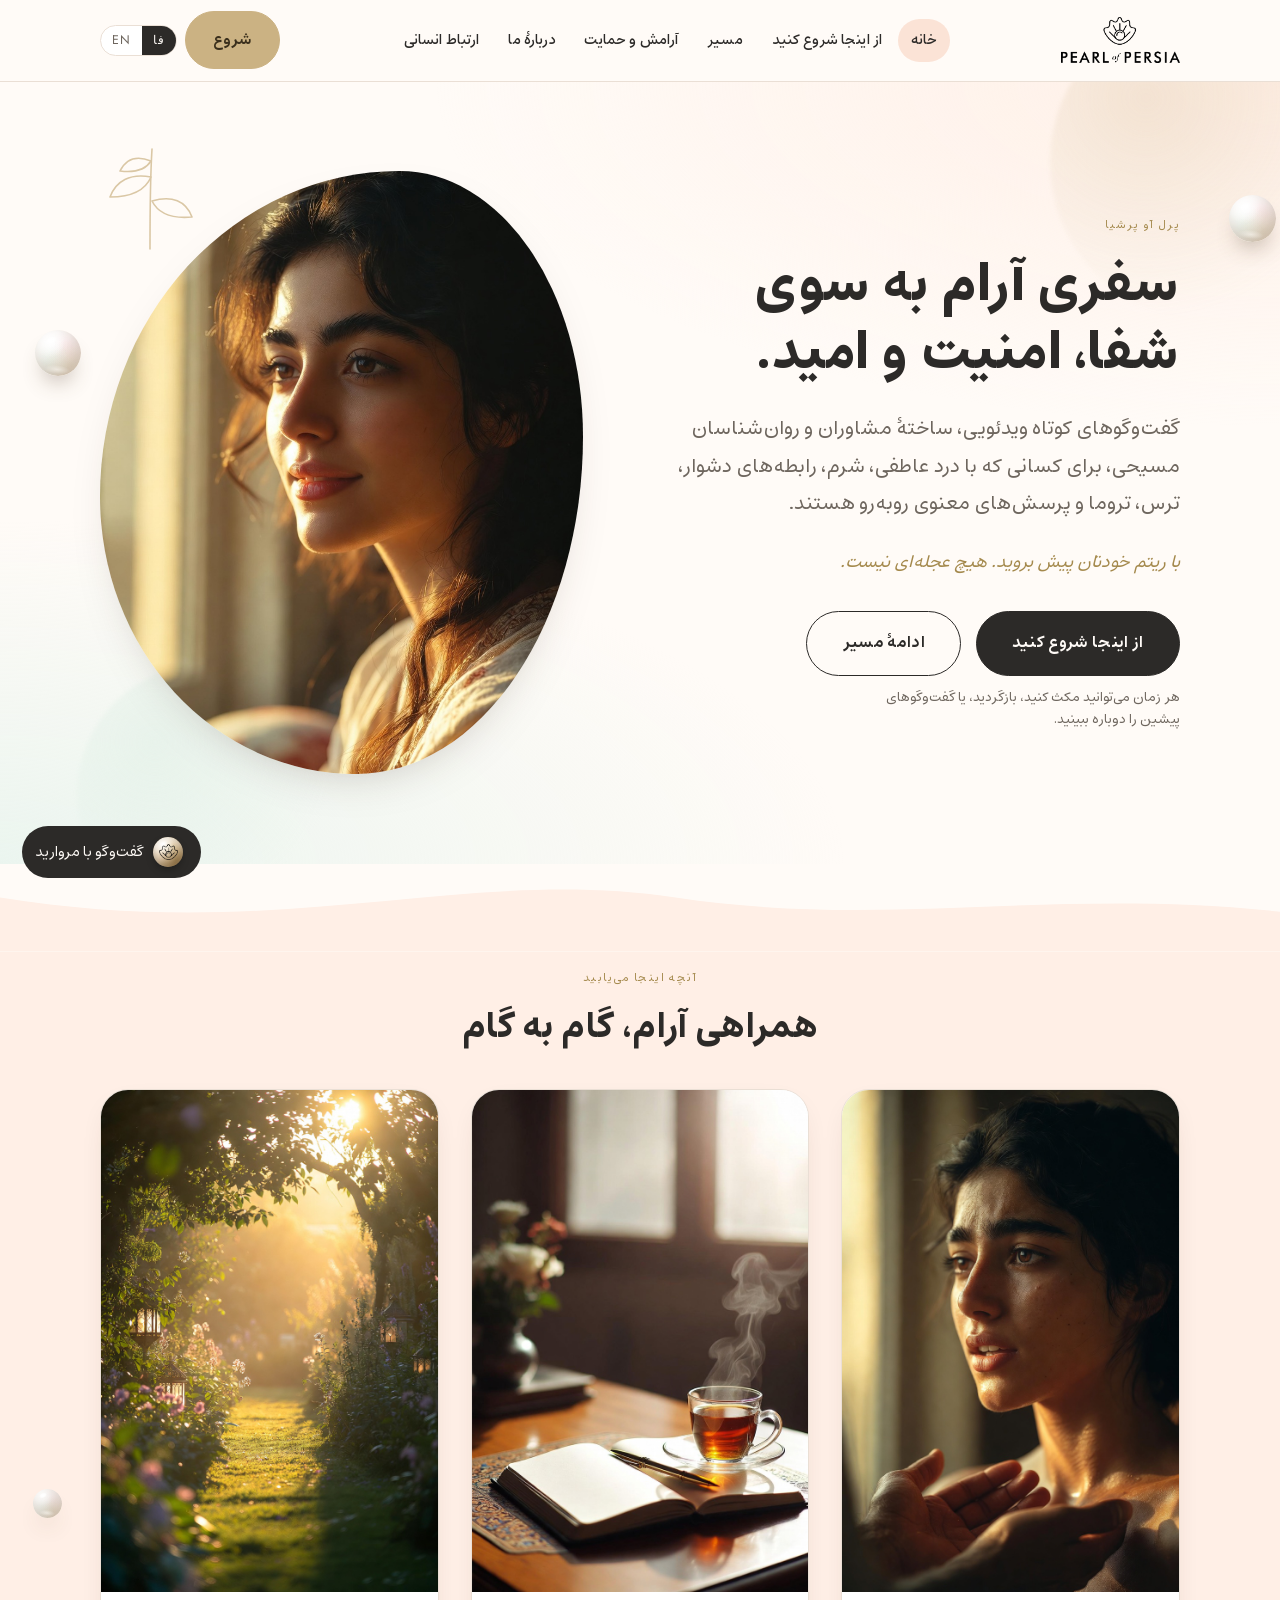
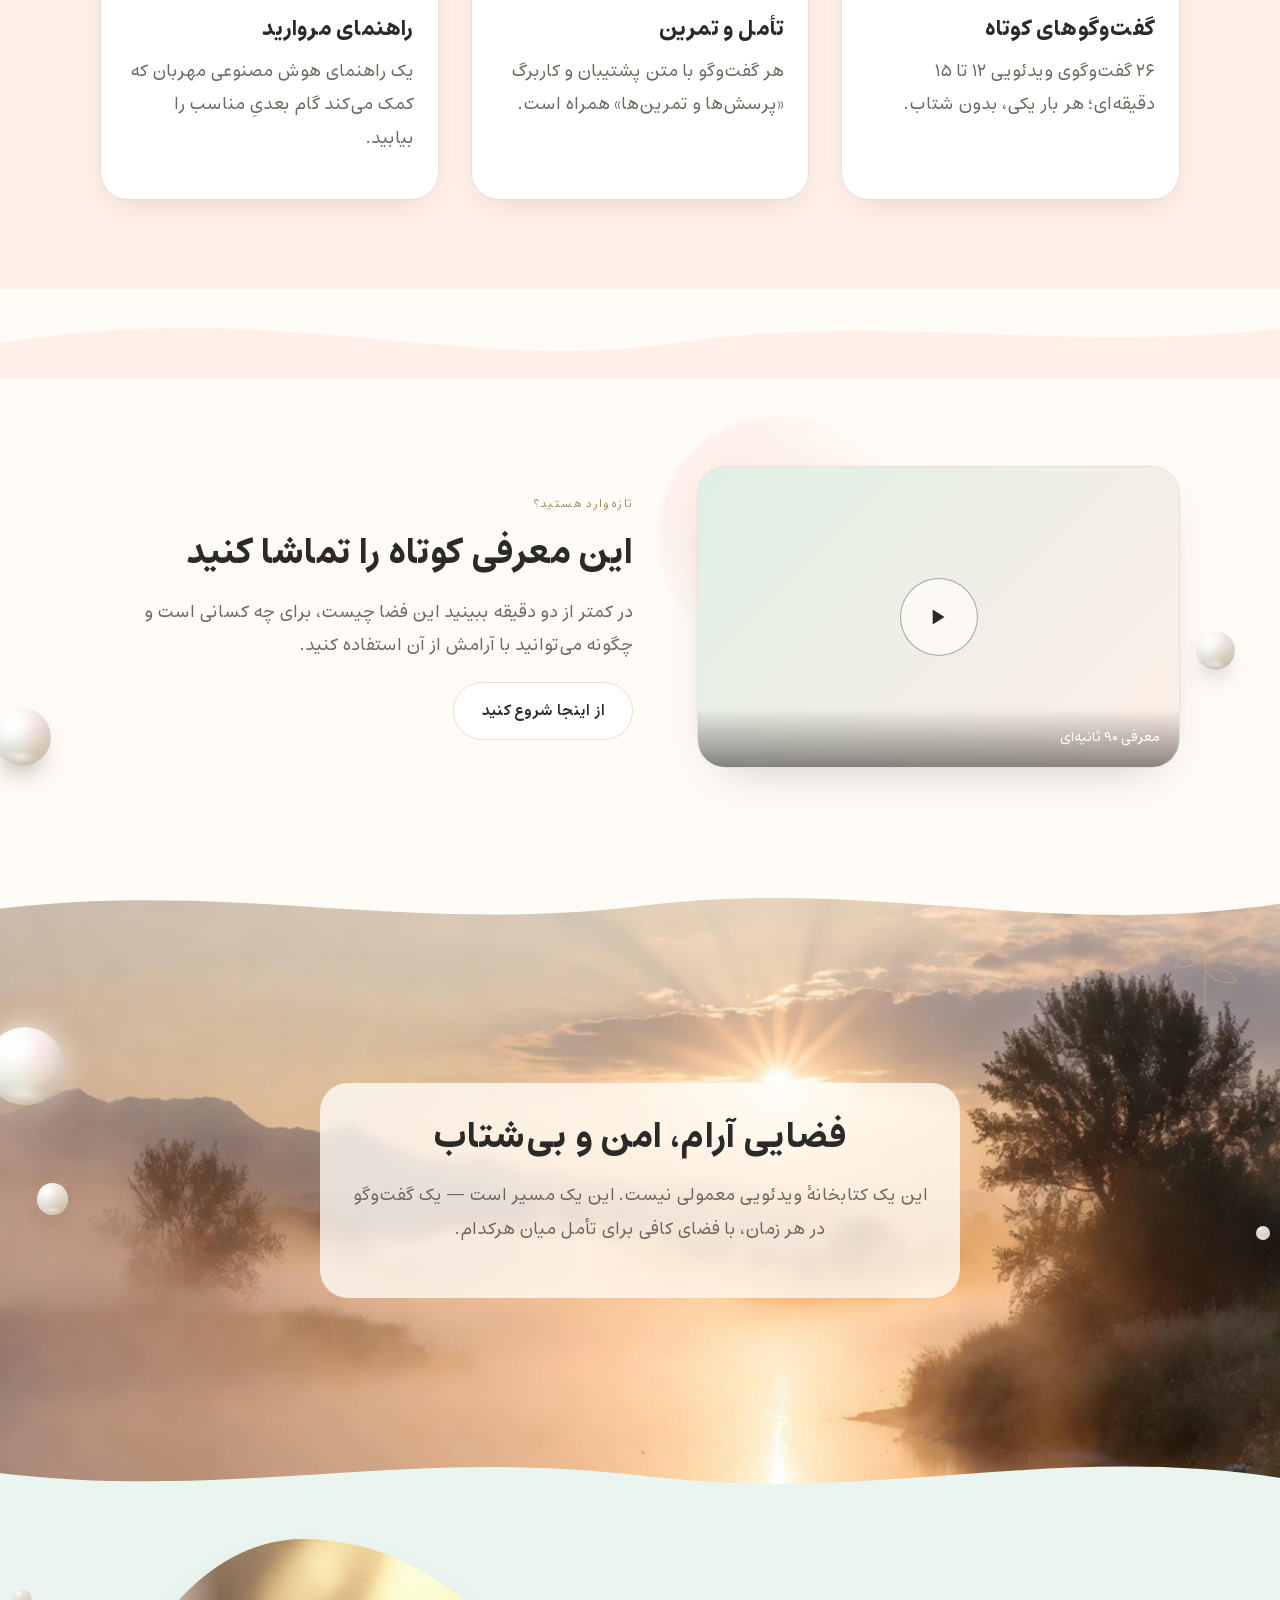
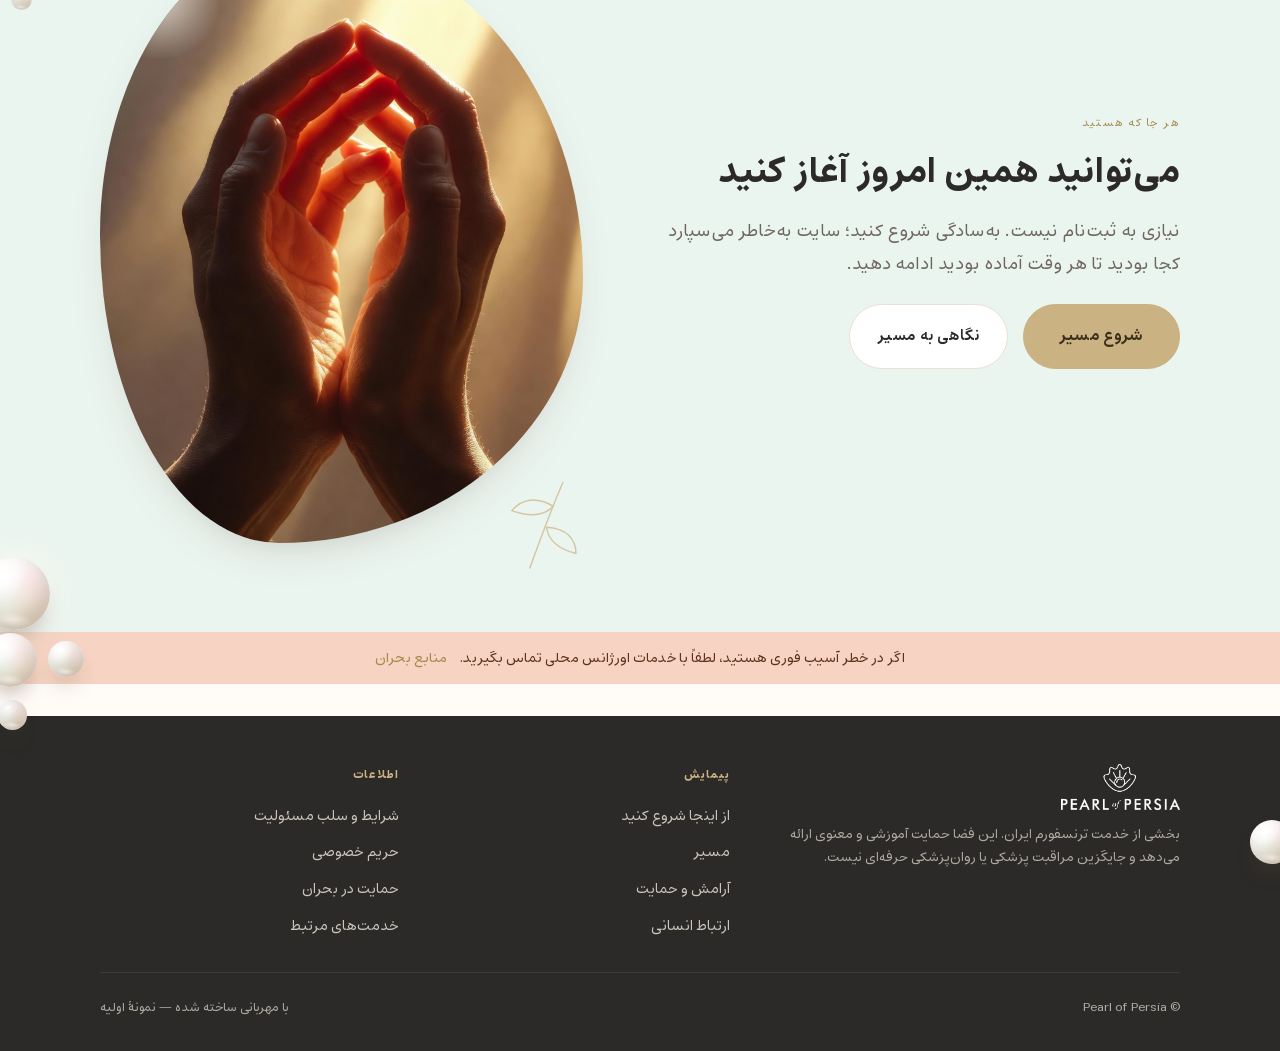
==== index.html @ 2a8ab7aa "Pearl of Persia prototype: site + admin + ticket system Co-Authored-By: Claude Opus 4.8 <noreply@ant" ====
<!DOCTYPE html>
<html lang="fa" dir="rtl">
<head>
<meta charset="utf-8">
<meta name="viewport" content="width=device-width, initial-scale=1">
<title>Pearl of Persia — سفری آرام به سوی شفا</title>
<link rel="preconnect" href="https://fonts.googleapis.com">
<link rel="preconnect" href="https://fonts.gstatic.com" crossorigin>
<link href="https://fonts.googleapis.com/css2?family=Bodoni+Moda:ital,opt,wght@0,6..96,400;0,6..96,500;1,6..96,500&family=Jost:wght@300;400;500;600&display=swap" rel="stylesheet">
<link rel="stylesheet" href="assets/css/style.css?v=36">
</head>
<body class="lang-fa" dir="rtl">
<div id="site-header"></div>

<main>
  <!-- HERO (split: text + organic photo) -->
  <section class="hero soft-bg" style="overflow:hidden">
    <span class="deco-blob b-gold" style="width:320px;height:320px;top:-80px;inset-inline-start:-90px"></span>
    <span class="deco-blob b-sage" style="width:260px;height:260px;bottom:-60px;inset-inline-end:6%"></span>
    <div class="container" style="max-width:var(--maxw); text-align:start; position:relative; z-index:2">
      <div class="split">
        <div>
          <p class="eyebrow" data-edit="home.hero.eyebrow" data-fa="پرل آو پرشیا" data-en="Pearl of Persia">پرل آو پرشیا</p>
          <h1 data-edit="home.hero.title" data-fa="سفری آرام به سوی شفا، امنیت و امید." data-en="A gentle journey toward healing, safety, and hope.">سفری آرام به سوی شفا، امنیت و امید.</h1>
          <p class="lede" data-edit="home.hero.lede" style="margin-inline:0" data-fa="گفت‌وگوهای کوتاه ویدئویی، ساختهٔ مشاوران و روان‌شناسان مسیحی، برای کسانی که با درد عاطفی، شرم، رابطه‌های دشوار، ترس، تروما و پرسش‌های معنوی روبه‌رو هستند."
             data-en="Short video conversations created by Christian counselors and psychologists for people navigating emotional pain, shame, difficult relationships, fear, trauma, and spiritual questions.">گفت‌وگوهای کوتاه ویدئویی، ساختهٔ مشاوران و روان‌شناسان مسیحی، برای کسانی که با درد عاطفی، شرم، رابطه‌های دشوار، ترس، تروما و پرسش‌های معنوی روبه‌رو هستند.</p>
          <p class="micro" data-edit="home.hero.micro" data-fa="با ریتم خودتان پیش بروید. هیچ عجله‌ای نیست." data-en="Move at your own pace. There is no rush.">با ریتم خودتان پیش بروید. هیچ عجله‌ای نیست.</p>
          <div class="hero-actions" style="justify-content:flex-start">
            <a class="btn btn-lg" href="start-here.html" data-edit="home.hero.btnStart" data-fa="از اینجا شروع کنید" data-en="Start Here">از اینجا شروع کنید</a>
            <a class="btn btn-ghost btn-lg" id="continueBtn" href="journey.html" data-edit="home.hero.btnContinue" data-fa="ادامهٔ مسیر" data-en="Continue the Journey">ادامهٔ مسیر</a>
          </div>
          <span class="btn-note" style="margin-inline:0; text-align:start" data-fa="هر زمان می‌توانید مکث کنید، بازگردید، یا گفت‌وگوهای پیشین را دوباره ببینید."
                data-en="You can pause, return, or revisit earlier conversations at any time.">هر زمان می‌توانید مکث کنید، بازگردید، یا گفت‌وگوهای پیشین را دوباره ببینید.</span>
        </div>
        <div class="split-media" style="position:relative">
          <span class="botanical" style="width:120px;height:120px;top:-40px;inset-inline-end:-10px"><svg viewBox="0 0 120 120"><path d="M60 118 C60 80 60 50 62 18"/><path d="M61 46 C40 42 26 50 20 66 C42 66 55 60 61 46Z"/><path d="M62 70 C82 64 96 70 102 86 C80 88 68 82 62 70Z"/><path d="M61 30 C46 24 36 28 30 40 C46 42 56 38 61 30Z"/></svg></span>
          <figure class="photo photo-blob photo-ring">
            <img data-edit="home.hero.photo" src="assets/img/calm-window.jpg" alt="A calm person by a window in soft morning light">
          </figure>
        </div>
      </div>
    </div>
  </section>

  <div class="wave-sep wave-down" style="background:transparent"><svg viewBox="0 0 1440 101" preserveAspectRatio="none"><path fill="#FFEFE6" d="M0,40 C320,92 520,4 760,40 C1000,76 1180,28 1440,56 L1440,101 L0,101 Z"/></svg></div>

  <!-- WHAT YOU'LL FIND -->
  <section class="blush-bg" style="padding-top:1rem">
    <div class="container">
      <div class="center" style="max-width:640px;margin-inline:auto">
        <p class="eyebrow" data-fa="آنچه اینجا می‌یابید" data-en="What you'll find here">آنچه اینجا می‌یابید</p>
        <h2 data-edit="home.find.heading" data-fa="همراهی آرام، گام به گام" data-en="Gentle companionship, step by step">همراهی آرام، گام به گام</h2>
      </div>
      <div class="grid grid-3" style="margin-top:2.4rem">
        <div class="feature fade-up">
          <div class="feature-media"><img data-edit="home.f1.photo" src="assets/img/being-heard.jpg" alt="A moment of being heard"></div>
          <div class="feature-body">
            <h3 data-edit="home.f1.title" data-fa="گفت‌وگوهای کوتاه" data-en="Short conversations">گفت‌وگوهای کوتاه</h3>
            <p class="muted" data-edit="home.f1.body" data-fa="۲۶ گفت‌وگوی ویدئویی ۱۲ تا ۱۵ دقیقه‌ای؛ هر بار یکی، بدون شتاب." data-en="26 video conversations of 12–15 minutes; one at a time, without rush.">۲۶ گفت‌وگوی ویدئویی ۱۲ تا ۱۵ دقیقه‌ای؛ هر بار یکی، بدون شتاب.</p>
          </div>
        </div>
        <div class="feature fade-up">
          <div class="feature-media"><img data-edit="home.f2.photo" src="assets/img/journal-tea.jpg" alt="A journal and tea, a calm space"></div>
          <div class="feature-body">
            <h3 data-edit="home.f2.title" data-fa="تأمل و تمرین" data-en="Reflect & practice">تأمل و تمرین</h3>
            <p class="muted" data-edit="home.f2.body" data-fa="هر گفت‌وگو با متن پشتیبان و کاربرگ «پرسش‌ها و تمرین‌ها» همراه است." data-en="Each conversation comes with supporting text and a “Questions & Activations” worksheet.">هر گفت‌وگو با متن پشتیبان و کاربرگ «پرسش‌ها و تمرین‌ها» همراه است.</p>
          </div>
        </div>
        <div class="feature fade-up">
          <div class="feature-media"><img data-edit="home.f3.photo" src="assets/img/path-light.jpg" alt="A path in the light — a sense of way"></div>
          <div class="feature-body">
            <h3 data-edit="home.f3.title" data-fa="راهنمای مروارید" data-en="The Pearl guide">راهنمای مروارید</h3>
            <p class="muted" data-edit="home.f3.body" data-fa="یک راهنمای هوش مصنوعی مهربان که کمک می‌کند گام بعدیِ مناسب را بیابید." data-en="A gentle AI guide that helps you find the next right step.">یک راهنمای هوش مصنوعی مهربان که کمک می‌کند گام بعدیِ مناسب را بیابید.</p>
          </div>
        </div>
      </div>
    </div>
  </section>

  <div class="wave-sep flip wave-up" style="background:#FFEFE6"><svg viewBox="0 0 1440 101" preserveAspectRatio="none"><path fill="#FFFBF7" d="M0,40 C320,92 520,4 760,40 C1000,76 1180,28 1440,56 L1440,101 L0,101 Z"/></svg></div>

  <!-- INTRO TEASER (split) -->
  <section style="overflow:hidden">
    <div class="container">
      <div class="split reverse">
        <div class="split-media" style="position:relative">
          <span class="deco-blob b-blush" style="width:240px;height:240px;top:-50px;inset-inline-end:-40px"></span>
          <figure class="photo photo-soft" style="position:relative;z-index:1">
            <div class="video-frame tall" id="teaser" data-edit="home.teaser.video" data-edit-type="video" style="box-shadow:none;border-radius:var(--radius-lg)">
              <button class="play-btn" aria-label="Play"><svg viewBox="0 0 24 24" fill="currentColor"><path d="M8 5v14l11-7z"/></svg></button>
              <div class="video-caption" data-fa="معرفی ۹۰ ثانیه‌ای" data-en="90-second introduction">معرفی ۹۰ ثانیه‌ای</div>
            </div>
          </figure>
        </div>
        <div>
          <p class="eyebrow" data-fa="تازه‌وارد هستید؟" data-en="New here?">تازه‌وارد هستید؟</p>
          <h2 data-fa="این معرفی کوتاه را تماشا کنید" data-en="Watch this short introduction">این معرفی کوتاه را تماشا کنید</h2>
          <p class="muted" data-fa="در کمتر از دو دقیقه ببینید این فضا چیست، برای چه کسانی است و چگونه می‌توانید با آرامش از آن استفاده کنید."
             data-en="In under two minutes, see what this space is, who it is for, and how to use it gently.">در کمتر از دو دقیقه ببینید این فضا چیست، برای چه کسانی است و چگونه می‌توانید با آرامش از آن استفاده کنید.</p>
          <a class="btn btn-soft" href="start-here.html" data-fa="از اینجا شروع کنید" data-en="Start Here">از اینجا شروع کنید</a>
        </div>
      </div>
    </div>
  </section>

  <!-- FULL-WIDTH MOOD BAND (wavy top & bottom, parallax photo) -->
  <section style="padding:0">
    <div class="photo-band">
      <img class="parallax" data-edit="home.band.photo" src="assets/img/serene-nature.jpg" alt="A misty sunrise over a calm river and mountains">
      <div class="band-wave band-wave-top"><svg viewBox="0 0 1440 100" preserveAspectRatio="none"><path fill="#FFFBF7" d="M0,0 L1440,0 L1440,52 C1180,92 980,22 720,55 C460,86 260,26 0,58 Z"/></svg></div>
      <div class="band-wave band-wave-bottom"><svg viewBox="0 0 1440 100" preserveAspectRatio="none"><path fill="#EBF5EF" d="M0,100 L1440,100 L1440,48 C1180,8 980,78 720,45 C460,14 260,74 0,42 Z"/></svg></div>
      <span class="botanical" style="width:90px;height:90px;top:60px;inset-inline-start:30px;opacity:.5;z-index:3"><svg viewBox="0 0 120 120"><path d="M60 118 C60 80 60 50 62 18"/><path d="M61 46 C40 42 26 50 20 66 C42 66 55 60 61 46Z"/><path d="M62 70 C82 64 96 70 102 86 C80 88 68 82 62 70Z"/></svg></span>
      <div class="overlay">
        <h2 data-edit="home.band.title" data-fa="فضایی آرام، امن و بی‌شتاب" data-en="A calm, safe, unhurried space">فضایی آرام، امن و بی‌شتاب</h2>
        <p class="muted" data-edit="home.band.body" data-fa="این یک کتابخانهٔ ویدئویی معمولی نیست. این یک مسیر است — یک گفت‌وگو در هر زمان، با فضای کافی برای تأمل میان هرکدام."
           data-en="This is not an ordinary video library. It is a path — one conversation at a time, with room to reflect between each.">این یک کتابخانهٔ ویدئویی معمولی نیست. این یک مسیر است — یک گفت‌وگو در هر زمان، با فضای کافی برای تأمل میان هرکدام.</p>
      </div>
    </div>
  </section>

  <!-- REASSURANCE + CTA (split) -->
  <section class="sage-bg" style="padding-top:1rem;overflow:hidden">
    <div class="container">
      <div class="split">
        <div>
          <p class="eyebrow" data-fa="هر جا که هستید" data-en="Wherever you are">هر جا که هستید</p>
          <h2 data-edit="home.cta.title" data-fa="می‌توانید همین امروز آغاز کنید" data-en="You can begin today">می‌توانید همین امروز آغاز کنید</h2>
          <p class="muted" data-edit="home.cta.body" data-fa="نیازی به ثبت‌نام نیست. به‌سادگی شروع کنید؛ سایت به‌خاطر می‌سپارد کجا بودید تا هر وقت آماده بودید ادامه دهید."
             data-en="No sign-up needed. Simply begin; the site remembers where you were so you can continue whenever you feel ready.">نیازی به ثبت‌نام نیست. به‌سادگی شروع کنید؛ سایت به‌خاطر می‌سپارد کجا بودید تا هر وقت آماده بودید ادامه دهید.</p>
          <div class="hero-actions" style="justify-content:flex-start;margin-top:1.4rem">
            <a class="btn btn-gold btn-lg" href="start-here.html" data-edit="home.cta.btnStart" data-fa="شروع مسیر" data-en="Start your journey">شروع مسیر</a>
            <a class="btn btn-soft" href="journey.html" data-edit="home.cta.btnSee" data-fa="نگاهی به مسیر" data-en="See the journey">نگاهی به مسیر</a>
          </div>
        </div>
        <div class="split-media" style="position:relative">
          <span class="botanical" style="width:110px;height:110px;bottom:-30px;inset-inline-start:-20px;transform:rotate(20deg)"><svg viewBox="0 0 120 120"><path d="M60 118 C60 80 60 50 62 18"/><path d="M61 46 C40 42 26 50 20 66 C42 66 55 60 61 46Z"/><path d="M62 70 C82 64 96 70 102 86 C80 88 68 82 62 70Z"/></svg></span>
          <figure class="photo photo-blob alt photo-ring">
            <img data-edit="home.cta.photo" src="assets/img/hands-light.jpg" alt="Hands cupped in warm light — hope and companionship">
          </figure>
        </div>
      </div>
    </div>
  </section>
</main>

<div id="site-footer"></div>
<div id="site-kairos"></div>
<script src="assets/js/content.js?v=36"></script>
<script src="assets/js/app.js?v=36"></script>
<script>
  window.popPageInit = function(){
    var s = POP.getState();
    var btn = document.getElementById('continueBtn');
    if (s.last && btn){
      btn.setAttribute('href', 'session.html?ep=' + s.last);
      btn.setAttribute('data-fa', 'ادامه از همان‌جا که بودید');
      btn.setAttribute('data-en', 'Continue where you left off');
    }
    function teaserEmbed(url){
      var yt = url.match(/(?:youtu\.be\/|youtube\.com\/(?:watch\?v=|embed\/|shorts\/))([\w-]{6,})/);
      var vm = url.match(/vimeo\.com\/(?:video\/)?(\d+)/);
      var s = 'position:absolute;inset:0;width:100%;height:100%;border:0';
      if (yt) return '<iframe src="https://www.youtube.com/embed/'+yt[1]+'?autoplay=1&rel=0" allow="autoplay; encrypted-media; picture-in-picture" allowfullscreen style="'+s+'"></iframe>';
      if (vm) return '<iframe src="https://player.vimeo.com/video/'+vm[1]+'?autoplay=1" allow="autoplay; fullscreen; picture-in-picture" allowfullscreen style="'+s+'"></iframe>';
      return '<video src="'+url+'" controls autoplay playsinline style="'+s+';object-fit:cover;background:#000"></video>';
    }
    var t = document.getElementById('teaser');
    if (t){
      var pb = t.querySelector('.play-btn');
      if (pb) pb.addEventListener('click', function(){
        var url = (t.getAttribute('data-video-url') || '').trim();
        if (url){ t.style.overflow = 'hidden'; t.innerHTML = teaserEmbed(url); }
        else {
          t.innerHTML = '<div style="color:#3a2f1c;text-align:center"><p style="font-size:2rem;margin:0">▶</p><p class="tiny" style="margin:.4rem 0 0" data-fa="هنوز ویدئویی تنظیم نشده — از پنل مدیریت اضافه کنید." data-en="No video set yet — add one from the admin dashboard."></p></div>';
          applyLang(POP.getState().lang);
        }
      });
    }
  };
</script>
</body>
</html>
---- assets/css/style.css ----
/* =========================================================
   Pearl of Persia — Trauma-informed counseling center
   Design system / shared styles  (prototype)
   Brand: blush + gold + sage, elegant + calm, RTL-first
   ========================================================= */

/* Estedad — primary Farsi typeface (bundled) */
@font-face{ font-family:'Estedad'; src:url('../fonts/Estedad-Thin.ttf') format('truetype');       font-weight:100; font-style:normal; font-display:swap; }
@font-face{ font-family:'Estedad'; src:url('../fonts/Estedad-ExtraLight.ttf') format('truetype'); font-weight:200; font-style:normal; font-display:swap; }
@font-face{ font-family:'Estedad'; src:url('../fonts/Estedad-Light.ttf') format('truetype');      font-weight:300; font-style:normal; font-display:swap; }
@font-face{ font-family:'Estedad'; src:url('../fonts/Estedad-Regular.ttf') format('truetype');    font-weight:400; font-style:normal; font-display:swap; }
@font-face{ font-family:'Estedad'; src:url('../fonts/Estedad-Medium.ttf') format('truetype');     font-weight:500; font-style:normal; font-display:swap; }
@font-face{ font-family:'Estedad'; src:url('../fonts/Estedad-SemiBold.ttf') format('truetype');   font-weight:600; font-style:normal; font-display:swap; }
@font-face{ font-family:'Estedad'; src:url('../fonts/Estedad-Bold.ttf') format('truetype');       font-weight:700; font-style:normal; font-display:swap; }
@font-face{ font-family:'Estedad'; src:url('../fonts/Estedad-ExtraBold.ttf') format('truetype');  font-weight:800; font-style:normal; font-display:swap; }
@font-face{ font-family:'Estedad'; src:url('../fonts/Estedad-Black.ttf') format('truetype');      font-weight:900; font-style:normal; font-display:swap; }

:root{
  /* Brand palette (from style guide) */
  --blush:        #FFEFE6;
  --blush-2:      #FBE3D6;
  --blush-3:      #F6D3C2;
  --sage:         #DFEFE5;
  --sage-2:       #EBF5EF;
  --gold:         #CBB283;
  --gold-deep:    #A4894C;   /* accessible gold for text/links */
  --ink:          #2C2A28;   /* warm charcoal instead of pure black */
  --ink-soft:     #6E665E;
  --line:         #EADFD5;
  --cream:        #FFFBF7;
  --white:        #ffffff;

  /* Fonts */
  --serif-en: 'Bodoni Moda', Georgia, serif;
  --sans-en:  'Jost', 'Helvetica Neue', Arial, sans-serif;
  --fa:       'Estedad', 'Jost', sans-serif;

  /* Rhythm */
  --maxw: 1080px;
  --maxw-narrow: 720px;
  --radius: 18px;
  --radius-lg: 28px;
  --shadow-soft: 0 18px 50px -28px rgba(60,40,30,.35);
  --shadow-card: 0 10px 34px -20px rgba(60,40,30,.30);
  --gap: clamp(1rem, 3vw, 2rem);
}

*{ box-sizing:border-box; }
[hidden]{ display:none !important; } /* ensure the hidden attribute always wins over display utilities */
html{ scroll-behavior:smooth; overflow-x:hidden; }
body{
  margin:0;
  background:var(--cream);
  color:var(--ink);
  font-size:clamp(16px, 1.05vw + 13px, 18px);
  line-height:1.85;
  -webkit-font-smoothing:antialiased;
  text-rendering:optimizeLegibility;
  overflow-x:clip;
}

/* Language-driven typography ------------------------------ */
body.lang-fa{ font-family:var(--fa); }
/* Style guide hierarchy: Bauer Bodoni is the BASE face, Futura is for headings.
   Web substitutes: Bodoni Moda (base) + Jost (headings). Farsi uses Estedad throughout. */
body.lang-en{ font-family:var(--serif-en); }
body.lang-fa h1, body.lang-fa h2, body.lang-fa h3,
body.lang-fa .display{ font-family:var(--fa); font-weight:700; }
body.lang-en h1, body.lang-en h2, body.lang-en h3,
body.lang-en .display{ font-family:var(--sans-en); font-weight:500; letter-spacing:.05em; }
/* Functional UI stays in the sans for screen legibility */
body.lang-en .btn, body.lang-en .nav a, body.lang-en .field input, body.lang-en .field textarea,
body.lang-en .field label, body.lang-en .pill, body.lang-en .sess-chip, body.lang-en .lang-toggle button,
body.lang-en .kairos-panel, body.lang-en .kairos-fab, body.lang-en .ph-slot-label, body.lang-en .breadcrumb,
body.lang-en .tiny, body.lang-en .ph-cap, body.lang-en .session-meta{ font-family:var(--sans-en); }

h1,h2,h3{ line-height:1.25; margin:0 0 .5em; color:var(--ink); letter-spacing:.01em; }
h1,.display{ font-size:clamp(2rem, 4.5vw, 3.4rem); font-weight:500; }
h2{ font-size:clamp(1.5rem, 3vw, 2.3rem); }
h3{ font-size:clamp(1.15rem, 2vw, 1.4rem); }
p{ margin:0 0 1.1em; }
a{ color:var(--gold-deep); text-decoration:none; }
a:hover{ text-decoration:underline; }
.muted{ color:var(--ink-soft); }
.tiny{ font-size:.82rem; letter-spacing:.04em; }
img{ max-width:100%; display:block; }

.eyebrow{
  font-family:var(--sans-en);
  text-transform:uppercase;
  letter-spacing:.32em;
  font-size:.72rem;
  color:var(--gold-deep);
  margin:0 0 1rem;
}
body.lang-fa .eyebrow{ font-family:var(--fa); letter-spacing:.12em; }

/* Layout helpers ------------------------------------------ */
.container{ width:min(var(--maxw), 92%); margin-inline:auto; }
.narrow{ width:min(var(--maxw-narrow), 92%); margin-inline:auto; }
section{ padding:clamp(3rem, 7vw, 6rem) 0; }
.center{ text-align:center; }
.stack > * + *{ margin-top:1.1rem; }

/* Buttons ------------------------------------------------- */
.btn{
  --bg:var(--ink); --fg:var(--cream); --bd:var(--ink);
  display:inline-flex; align-items:center; gap:.6rem;
  font-family:inherit; font-size:.98rem; font-weight:600;
  letter-spacing:.02em;
  padding:.85rem 1.7rem; border-radius:999px;
  background:var(--bg); color:var(--fg);
  border:1.5px solid var(--bd); cursor:pointer;
  transition:transform .25s ease, box-shadow .25s ease, background .25s ease, color .25s ease;
  text-decoration:none;
}
.btn:hover{ transform:translateY(-2px); box-shadow:var(--shadow-card); text-decoration:none; }
.btn svg{ width:18px; height:18px; }
.btn-gold{ --bg:var(--gold); --bd:var(--gold); --fg:#3a2f1c; }
.btn-ghost{ --bg:transparent; --fg:var(--ink); --bd:var(--ink); }
.btn-soft{ --bg:var(--white); --fg:var(--ink); --bd:var(--line); }
.btn-block{ width:100%; justify-content:center; }
.btn-lg{ padding:1rem 2.2rem; font-size:1.05rem; }
.btn[disabled]{ opacity:.45; cursor:not-allowed; transform:none; box-shadow:none; }

.btn-note{ display:block; max-width:34ch; margin:.7rem auto 0; color:var(--ink-soft); font-size:.85rem; line-height:1.6; }

/* Icons (brand: 2px abstract line) ------------------------ */
.ic{ width:24px; height:24px; stroke:currentColor; fill:none; stroke-width:2; stroke-linecap:round; stroke-linejoin:round; }
.ic-lg{ width:40px; height:40px; }

/* ===========================================================
   HEADER
   =========================================================== */
.site-header{
  position:sticky; top:0; z-index:60;
  background:rgba(255,251,247,.86);
  backdrop-filter:blur(12px);
  border-bottom:1px solid var(--line);
}
.header-inner{
  width:min(var(--maxw), 94%); margin-inline:auto;
  display:flex; align-items:center; gap:1rem;
  padding:.7rem 0; min-height:68px;
}
.brand{ display:flex; align-items:center; gap:.65rem; text-decoration:none; color:var(--ink); }
.brand:hover{ text-decoration:none; }
.brand-logo{ height:46px; width:auto; display:block; }
.brand-logo-light{ filter:brightness(0) invert(1); }
@media (max-width:920px){ .brand-logo{ height:40px; } }

.nav{ display:flex; align-items:center; gap:.2rem; margin-inline:auto; }
.nav a{
  color:var(--ink); font-size:.92rem; font-weight:500;
  padding:.5rem .8rem; border-radius:999px; letter-spacing:.01em;
}
.nav a:hover{ background:var(--blush); text-decoration:none; }
.nav a.active{ background:var(--blush-2); color:var(--ink); }

.header-actions{ display:flex; align-items:center; gap:.5rem; }
.lang-toggle{
  display:flex; align-items:center; border:1px solid var(--line);
  border-radius:999px; overflow:hidden; background:var(--white);
}
.lang-toggle button{
  border:0; background:transparent; cursor:pointer; padding:.35rem .7rem;
  font-family:var(--sans-en); font-size:.78rem; letter-spacing:.06em; color:var(--ink-soft);
}
.lang-toggle button.on{ background:var(--ink); color:var(--cream); }

.menu-toggle{ display:none; border:1px solid var(--line); background:var(--white); border-radius:12px; padding:.45rem; cursor:pointer; }

/* Mobile nav */
@media (max-width:920px){
  .menu-toggle{ display:inline-flex; }
  .nav{
    position:fixed; inset-block-start:68px; inset-inline:0;
    flex-direction:column; gap:.2rem; align-items:stretch;
    background:var(--cream); border-bottom:1px solid var(--line);
    padding:1rem; margin:0; transform:translateY(-12px); opacity:0; pointer-events:none;
    transition:.25s ease;
  }
  .nav.open{ transform:none; opacity:1; pointer-events:auto; }
  .nav a{ padding:.8rem 1rem; }
  .header-start-label{ display:none; }
}

/* ===========================================================
   DECORATIVE / BACKDROPS
   =========================================================== */
.soft-bg{ background:
    radial-gradient(120% 80% at 100% 0%, var(--blush) 0%, transparent 55%),
    radial-gradient(120% 80% at 0% 100%, var(--sage-2) 0%, transparent 55%),
    var(--cream); }
.blush-bg{ background:var(--blush); }
.sage-bg{ background:var(--sage-2); }
.petal{ position:absolute; opacity:.5; pointer-events:none; z-index:0; }

/* ===========================================================
   HERO
   =========================================================== */
.hero{ position:relative; overflow:hidden; }
.hero .container{ position:relative; z-index:2; max-width:780px; text-align:center; }
.hero h1{ margin-bottom:.4em; }
.hero .lede{ font-size:clamp(1.05rem,1.6vw,1.28rem); color:var(--ink-soft); max-width:60ch; margin-inline:auto; }
.hero .micro{ margin-top:1.4rem; font-style:italic; color:var(--gold-deep); }
.hero-actions{ display:flex; gap:.9rem; justify-content:center; flex-wrap:wrap; margin-top:2rem; }

/* Teaser video */
.video-frame{
  position:relative; border-radius:var(--radius-lg); overflow:hidden;
  background:linear-gradient(135deg, var(--sage) 0%, var(--blush) 100%);
  aspect-ratio:16/9; display:grid; place-items:center;
  box-shadow:var(--shadow-soft); border:1px solid var(--line);
}
.video-frame.tall{ aspect-ratio:16/10; }
.play-btn{
  width:78px; height:78px; border-radius:50%; border:1.5px solid rgba(44,42,40,.4);
  background:rgba(255,251,247,.82); display:grid; place-items:center; cursor:pointer;
  transition:.25s ease; color:var(--ink);
}
.play-btn:hover{ transform:scale(1.06); background:#fff; }
.play-btn svg{ width:26px; height:26px; margin-inline-start:3px; }
.video-caption{ position:absolute; inset-block-end:0; inset-inline:0; padding:1rem 1.2rem;
  background:linear-gradient(to top, rgba(44,42,40,.55), transparent); color:#fff; font-size:.9rem; }

/* ===========================================================
   CARDS / GRID
   =========================================================== */
.grid{ display:grid; gap:var(--gap); }
.grid-3{ grid-template-columns:repeat(3,1fr); }
.grid-2{ grid-template-columns:repeat(2,1fr); }
@media (max-width:840px){ .grid-3{ grid-template-columns:1fr; } .grid-2{ grid-template-columns:1fr; } }

.card{
  background:var(--white); border:1px solid var(--line); border-radius:var(--radius);
  padding:1.6rem; box-shadow:var(--shadow-card);
}
.card .ic-circle{
  width:54px; height:54px; border-radius:50%; display:grid; place-items:center;
  background:var(--blush); color:var(--gold-deep); margin-bottom:1rem;
}
.card.sage .ic-circle{ background:var(--sage); }

/* Steps (Watch / Pause / Continue) */
.steps{ display:grid; grid-template-columns:repeat(3,1fr); gap:var(--gap); counter-reset:step; }
@media (max-width:760px){ .steps{ grid-template-columns:1fr; } }
.step{ text-align:center; }
.step .num{
  width:48px; height:48px; border-radius:50%; margin:0 auto .9rem;
  display:grid; place-items:center; font-family:var(--serif-en); font-size:1.2rem;
  background:var(--white); border:1.5px solid var(--gold); color:var(--gold-deep);
}
.step h3{ letter-spacing:.12em; text-transform:uppercase; font-size:1rem; }

/* Safety / callout note */
.note{
  border-radius:var(--radius); padding:1.1rem 1.3rem; display:flex; gap:.85rem;
  align-items:flex-start; line-height:1.65; font-size:.93rem;
}
.note .ic{ flex:none; margin-top:2px; }
.note-safe{ background:var(--sage-2); color:#2f4a3d; }
.note-info{ background:var(--blush); color:#6a4632; }
.note-warn{ background:#fff4ee; border:1px solid var(--blush-3); color:#8a4a30; }

/* Takeaways */
.takeaways{ background:var(--sage-2); border-radius:var(--radius); padding:1.4rem 1.6rem; }
.takeaways h3{ font-size:1rem; letter-spacing:.1em; text-transform:uppercase; color:var(--gold-deep); }
.takeaways ul{ margin:.4rem 0 0; padding-inline-start:1.2rem; }
.takeaways li{ margin:.3rem 0; }

/* ===========================================================
   THE JOURNEY — path through landscapes
   =========================================================== */
.journey-wrap{ position:relative; }
.areas{ position:relative; max-width:820px; margin-inline:auto; }
.area{
  position:relative; display:flex; gap:1.4rem; align-items:flex-start;
  padding:1.6rem 0;
}
.area-marker{ flex:none; width:64px; display:flex; flex-direction:column; align-items:center; }
.area-dot{
  width:54px; height:54px; border-radius:50%; display:grid; place-items:center;
  background:var(--white); border:2px solid var(--gold); color:var(--gold-deep);
  z-index:2; transition:.3s ease;
}
.area.reached .area-dot{ background:var(--gold); color:#fff; }
.area.current .area-dot{ box-shadow:0 0 0 6px var(--blush-2); }
.area-line{ flex:1; width:2px; background:repeating-linear-gradient(var(--gold) 0 6px, transparent 6px 12px); margin-top:6px; }
.area:last-child .area-line{ display:none; }
.area-body{ flex:1; }
.area-body h3{ margin-bottom:.15em; }
.area-range{ font-family:var(--sans-en); font-size:.78rem; letter-spacing:.14em; text-transform:uppercase; color:var(--gold-deep); }
body.lang-fa .area-range{ font-family:var(--fa); letter-spacing:.06em; }
.area-sessions{ display:flex; flex-wrap:wrap; gap:.5rem; margin-top:.9rem; }
.sess-chip{
  display:inline-flex; align-items:center; gap:.45rem; padding:.4rem .8rem;
  border-radius:999px; border:1px solid var(--line); background:var(--white);
  font-size:.85rem; color:var(--ink); cursor:pointer; transition:.2s ease;
}
.sess-chip:hover{ border-color:var(--gold); }
.sess-chip.done{ background:var(--sage-2); border-color:var(--sage); }
.sess-chip.locked{ background:var(--blush); border-style:dashed; color:var(--ink-soft); cursor:default; opacity:.85; }
.sess-chip .ic{ width:15px; height:15px; }
/* Areas not yet reached are veiled rather than greyed */
.area.veiled{ opacity:.45; filter:saturate(.5); }
.area.veiled .area-sessions{ display:none; }
.veil-hint{ font-size:.85rem; color:var(--ink-soft); font-style:italic; margin-top:.4rem; }

/* ===========================================================
   SESSION (single video) PAGE
   =========================================================== */
.session-top{ display:flex; flex-wrap:wrap; gap:1rem; align-items:baseline; justify-content:space-between; }
.session-meta{ display:flex; gap:1rem; flex-wrap:wrap; color:var(--ink-soft); font-size:.9rem; align-items:center; }
.pill{ display:inline-flex; align-items:center; gap:.4rem; padding:.25rem .7rem; border-radius:999px; background:var(--blush); color:var(--gold-deep); font-size:.8rem; }
.session-player{ margin:1.6rem 0; }
/* Supporting content hidden until "watched" */
.reveal-gate{ position:relative; }
.support[hidden]{ display:none; }
.locked-overlay{
  background:var(--sage-2); border:1px dashed var(--sage); border-radius:var(--radius);
  padding:1.4rem 1.6rem; text-align:center; color:#3a5246;
}
.support-links{ display:grid; grid-template-columns:repeat(3,1fr); gap:1rem; margin:1.4rem 0; }
@media (max-width:760px){ .support-links{ grid-template-columns:1fr; } }
.support-link{
  display:flex; gap:.8rem; align-items:flex-start; padding:1rem 1.1rem;
  border:1px solid var(--line); border-radius:var(--radius); background:var(--white); color:var(--ink);
}
.support-link:hover{ border-color:var(--gold); text-decoration:none; }
.support-link .ic{ color:var(--gold-deep); flex:none; }
.support-link b{ display:block; }
.support-link small{ color:var(--ink-soft); }
.worksheet{
  display:flex; gap:1rem; align-items:center; justify-content:space-between; flex-wrap:wrap;
  background:var(--blush); border-radius:var(--radius); padding:1.2rem 1.5rem;
}
.next-block{ text-align:center; margin-top:2.5rem; padding-top:2rem; border-top:1px solid var(--line); }

/* Episode rich structure (Stella's per-episode plan).
   Note: her doc's "blue/yellow" were content markers only — rendered here in brand colors. */
.ep-welcome{ background:var(--white); border:1px solid var(--line); border-radius:var(--radius);
  padding:1.3rem 1.5rem; margin-top:1.2rem; box-shadow:var(--shadow-card); }
.ep-welcome h2{ font-size:1.15rem; color:var(--gold-deep); margin-bottom:.4em; }
.ep-welcome p{ margin:0; }
.ep-step{ margin-top:2.2rem; }
.ep-step h3{ border-inline-start:4px solid var(--gold); padding-inline-start:.7rem; margin-bottom:.6em; }
.ep-step h4{ margin:.9rem 0 .4rem; color:var(--gold-deep); }
.ep-step ol, .ep-step ul{ margin:.4rem 0; padding-inline-start:1.4rem; }
.ep-step li{ margin:.35rem 0; }
/* step 1: exercise text + the live breathing circle side by side */
.step1-flex{ display:flex; gap:2rem; align-items:center; flex-wrap:wrap; }
.step1-body{ flex:1; min-width:260px; }
.breath-sm{ width:160px; height:160px; flex:none; margin:1rem auto; font-size:.95rem; }
.step3-links{ display:flex; flex-direction:column; gap:.7rem; margin-top:.9rem; max-width:560px; }
.step3-links a{ display:block; padding:.85rem 1.1rem; border-radius:13px; font-weight:600; text-decoration:none; transition:.2s ease; }
.step3-links a:hover{ transform:translateY(-1px); text-decoration:none; }
.a-questions{ background:var(--sage-2); color:#2f4a3d; border:1px solid var(--sage); }
.a-spiritual{ background:var(--blush); color:#7a5a28; border:1px solid var(--blush-2); }
.q-section{ background:var(--sage-2); border:1px solid var(--sage); border-radius:var(--radius);
  padding:1.5rem 1.7rem; margin-top:2.4rem; }
.q-section h3{ color:#2f4a3d; }
.q-section ol{ padding-inline-start:1.3rem; margin:.4rem 0 0; }
.q-section ol li{ margin:.9rem 0; }
.spirit-section{ background:var(--blush); border:1px solid var(--blush-2); border-radius:var(--radius);
  padding:1.5rem 1.7rem; margin-top:1.4rem; }
.spirit-section h3{ color:var(--gold-deep); }
.spirit-section blockquote{ margin:.9rem 0; padding:.7rem 1.1rem; border-inline-start:3px solid var(--gold);
  background:rgba(255,255,255,.65); border-radius:10px; font-style:italic; }
.spirit-think{ background:rgba(255,255,255,.7); border-radius:12px; padding:1rem 1.2rem; margin-top:1.1rem; }
.spirit-think h4{ margin:0 0 .5rem; color:var(--gold-deep); }

/* Locked session full page */
.locked-page{ text-align:center; max-width:520px; margin-inline:auto; }
.locked-page .ic-lg{ color:var(--gold-deep); margin-bottom:1rem; }

/* ===========================================================
   GROUNDING tools
   =========================================================== */
.tool-grid{ display:grid; grid-template-columns:repeat(2,1fr); gap:var(--gap); }
@media (max-width:760px){ .tool-grid{ grid-template-columns:1fr; } }
.breath{
  margin:2rem auto; width:200px; height:200px; border-radius:50%;
  background:radial-gradient(circle, var(--sage) 0%, var(--blush) 100%);
  display:grid; place-items:center; color:var(--ink); font-size:1.1rem;
  animation:breathe 11s ease-in-out infinite;
}
@keyframes breathe{
  0%,100%{ transform:scale(.7); }
  18%,46%{ transform:scale(1.05); }
  64%{ transform:scale(1.05); }
}
@media (prefers-reduced-motion:reduce){ .breath{ animation:none; transform:scale(.95); } }

/* ===========================================================
   FORMS
   =========================================================== */
.field{ margin-bottom:1.1rem; }
.field label{ display:block; font-size:.9rem; margin-bottom:.4rem; color:var(--ink); font-weight:600; }
.field input, .field textarea{
  width:100%; font-family:inherit; font-size:1rem; color:var(--ink);
  padding:.8rem 1rem; border:1px solid var(--line); border-radius:14px; background:var(--white);
}
.field input:focus, .field textarea:focus{ outline:2px solid var(--gold); border-color:var(--gold); }
.field textarea{ min-height:130px; resize:vertical; }

/* FAQ */
.faq details{ border-bottom:1px solid var(--line); padding:1rem 0; }
.faq summary{ cursor:pointer; font-weight:600; list-style:none; display:flex; justify-content:space-between; gap:1rem; }
.faq summary::-webkit-details-marker{ display:none; }
.faq summary::after{ content:"+"; color:var(--gold-deep); font-size:1.3rem; line-height:1; }
.faq details[open] summary::after{ content:"\2013"; }
.faq p{ margin:.8rem 0 0; color:var(--ink-soft); }

/* ===========================================================
   KAIROS floating widget
   =========================================================== */
.kairos-fab{
  position:fixed; inset-block-end:22px; z-index:80;
  display:flex; align-items:center; gap:.6rem;
  padding:.7rem 1.1rem .7rem .8rem; border-radius:999px; cursor:pointer;
  background:var(--ink); color:var(--cream); border:0; box-shadow:var(--shadow-soft);
  font-family:inherit; font-size:.92rem;
}
/* RTL mirror: chat docks bottom-left in Farsi, bottom-right in English */
body[dir="rtl"] .kairos-fab{ left:22px; right:auto; }
body[dir="ltr"] .kairos-fab{ right:22px; left:auto; }
.kairos-fab .ic-circle{ width:30px; height:30px; border-radius:50%; background:var(--gold); color:#3a2f1c; display:grid; place-items:center; }
/* the logo's backing circle is itself a golden pearl */
.kairos-fab .ic-circle, .kairos-head .ic-circle{
  position:relative;
  background:
    radial-gradient(circle at 32% 26%, rgba(255,255,255,.95) 0%, rgba(255,255,255,0) 38%),
    radial-gradient(circle at 76% 78%, rgba(122,92,48,.50) 0%, rgba(122,92,48,0) 55%),
    radial-gradient(circle at 22% 72%, rgba(255,239,230,.45) 0%, rgba(255,239,230,0) 55%),
    radial-gradient(circle at 50% 42%, #f0e2c4 0%, #ddc296 48%, #c3a26e 78%, #a98850 100%);
  box-shadow:
    inset -2px -4px 7px rgba(96,70,34,.5),
    inset 2px 4px 7px rgba(255,255,255,.85),
    0 4px 10px -3px rgba(0,0,0,.45);
}
.kairos-fab .ic-circle::after, .kairos-head .ic-circle::after{
  content:""; position:absolute; width:30%; height:18%; left:19%; top:13%;
  border-radius:50%; transform:rotate(-22deg);
  background:radial-gradient(ellipse at center, rgba(255,255,255,.95) 0%, rgba(255,255,255,0) 72%);
}
.kairos-fab .ic{ width:18px; height:18px; }

.kairos-panel{
  position:fixed; inset-block-end:90px; z-index:81; width:min(360px, 92vw);
  background:var(--cream); border:1px solid var(--line); border-radius:var(--radius-lg);
  box-shadow:var(--shadow-soft); overflow:hidden; display:none; flex-direction:column;
}
body[dir="rtl"] .kairos-panel{ left:22px; right:auto; }
body[dir="ltr"] .kairos-panel{ right:22px; left:auto; }
.kairos-panel.open{ display:flex; }
.kairos-head{ display:flex; align-items:center; gap:.7rem; padding:1rem 1.2rem; background:var(--ink); color:var(--cream); }
.kairos-head .ic-circle{ width:34px; height:34px; border-radius:50%; background:var(--gold); color:#3a2f1c; display:grid; place-items:center; }
.kairos-head b{ font-size:1rem; }
.kairos-head small{ display:block; opacity:.8; font-size:.75rem; }
.kairos-head .close{ margin-inline-start:auto; background:transparent; border:0; color:var(--cream); cursor:pointer; }
.kairos-body{ padding:1.2rem; min-height:160px; }
.kairos-bubble{ background:var(--white); border:1px solid var(--line); border-radius:14px; padding:.9rem 1rem; font-size:.92rem; line-height:1.7; }
.kairos-foot{ padding:.8rem 1.2rem 1.1rem; }
.kairos-foot .fallback{ font-size:.8rem; color:var(--ink-soft); }
.kairos-input{ display:flex; gap:.5rem; }
.kairos-input input{ flex:1; border:1px solid var(--line); border-radius:999px; padding:.6rem .9rem; font-family:inherit; }

/* ===========================================================
   FOOTER
   =========================================================== */
.site-footer{ background:var(--ink); color:#e9e1d8; padding:3rem 0 2rem; margin-top:2rem; }
.footer-inner{ width:min(var(--maxw),92%); margin-inline:auto; display:grid; grid-template-columns:1.4fr 1fr 1fr; gap:2rem; }
@media (max-width:760px){ .footer-inner{ grid-template-columns:1fr; } }
.site-footer a{ color:#e9e1d8; opacity:.85; }
.site-footer a:hover{ opacity:1; }
.site-footer h4{ font-family:var(--sans-en); letter-spacing:.18em; text-transform:uppercase; font-size:.75rem; color:var(--gold); margin:0 0 1rem; }
body.lang-fa .site-footer h4{ font-family:var(--fa); letter-spacing:.06em; }
.footer-links{ display:flex; flex-direction:column; gap:.6rem; font-size:.92rem; }
.footer-brand small{ display:block; opacity:.7; margin-top:.8rem; line-height:1.7; font-size:.85rem; }
.footer-bottom{ width:min(var(--maxw),92%); margin:2rem auto 0; padding-top:1.4rem; border-top:1px solid rgba(255,255,255,.12);
  display:flex; justify-content:space-between; gap:1rem; flex-wrap:wrap; font-size:.8rem; opacity:.7; }

/* Crisis banner inside footer */
.crisis-strip{ background:var(--blush-3); color:#5e2f1c; }
.crisis-strip .container{ display:flex; gap:.8rem; align-items:center; justify-content:center; padding:.8rem 0; font-size:.9rem; text-align:center; flex-wrap:wrap; }

/* Page intro band */
.page-head{ padding:clamp(2.5rem,5vw,4rem) 0 1rem; text-align:center; position:relative; overflow:hidden; }
.page-head .container{ max-width:680px; position:relative; z-index:2; }
.breadcrumb{ font-size:.82rem; color:var(--ink-soft); margin-bottom:.6rem; display:flex; gap:.4rem; justify-content:center; align-items:center; }
.breadcrumb .sep{ opacity:.5; }

/* Utility reveal animation */
.fade-up{ opacity:0; transform:translateY(16px); transition:.7s ease; }
.fade-up.in{ opacity:1; transform:none; }
@media (prefers-reduced-motion:reduce){ .fade-up{ opacity:1; transform:none; transition:none; } }

/* ===========================================================
   CREATIVE LAYER — curves, organic photos, botanical accents
   =========================================================== */

/* Wavy / curved section dividers ------------------------- */
.wave-sep{ position:relative; line-height:0; margin:0; pointer-events:none; }
.wave-sep svg{ display:block; width:100%; height:clamp(48px, 7vw, 110px); }
.wave-sep.flip svg{ transform:scaleY(-1); }
/* tuck a divider so it overlaps the band below/above seamlessly */
.wave-up{ margin-bottom:-2px; }
.wave-down{ margin-top:-2px; }

/* Organic blob / arch / circle photo frames -------------- */
.photo{ position:relative; margin:0; }
.photo img{ width:100%; height:100%; object-fit:cover; display:block; }
.photo .ph-cap{
  position:absolute; inset-block-end:.7rem; inset-inline-start:.7rem;
  background:rgba(255,251,247,.92); color:var(--ink-soft);
  font-size:.72rem; letter-spacing:.02em; padding:.3rem .7rem; border-radius:999px;
  border:1px solid var(--line); max-width:85%;
}
body.lang-fa .photo .ph-cap{ font-size:.78rem; }
/* gradient fallback shows through if a sample photo fails to load */
.photo.ph-fill{ background:linear-gradient(135deg, var(--sage) 0%, var(--blush) 100%); box-shadow:var(--shadow-card); }

/* Labeled photo SLOT — communicates intended imagery without risky stock */
.ph-slot{ position:absolute; inset:0; display:flex; flex-direction:column; align-items:center; justify-content:center;
  gap:.9rem; text-align:center; padding:1.4rem; color:var(--gold-deep); }
.ph-slot .ic{ width:46px; height:46px; opacity:.85; }
.ph-slot .ph-slot-label{ font-size:.82rem; line-height:1.55; color:var(--ink-soft); max-width:24ch; }
.ph-slot .ph-slot-tag{ font-family:var(--sans-en); text-transform:uppercase; letter-spacing:.22em; font-size:.6rem; color:var(--gold-deep); }
body.lang-fa .ph-slot .ph-slot-tag{ font-family:var(--fa); letter-spacing:.08em; }
.feature-media .ph-slot .ic{ width:38px; height:38px; }
.photo-blob{ border-radius:62% 38% 47% 53% / 54% 44% 56% 46%; overflow:hidden; aspect-ratio:4/5; box-shadow:var(--shadow-soft); }
.photo-blob.alt{ border-radius:42% 58% 63% 37% / 49% 56% 44% 51%; }
.photo-arch{ border-radius:50% 50% 18px 18px / 38% 38% 18px 18px; overflow:hidden; aspect-ratio:3/4; box-shadow:var(--shadow-soft); }
.photo-circle{ border-radius:50%; overflow:hidden; aspect-ratio:1; box-shadow:var(--shadow-soft); }
.photo-soft{ border-radius:var(--radius-lg); overflow:hidden; box-shadow:var(--shadow-soft); }

/* Floating frame decorations */
.photo-ring{ position:relative; }
.photo-ring::before{
  content:""; position:absolute; inset:-14px; border:1.5px solid var(--gold);
  border-radius:inherit; opacity:.6; pointer-events:none;
}
/* A shiny light that travels around the portrait rim every 3s — "a pearl catching the light".
   Clipped to the organic blob shape (figure has overflow:hidden) so it rides the edge. */
.photo-blob.photo-ring::after{
  content:""; position:absolute; inset:0; border-radius:inherit; pointer-events:none; z-index:3;
  background:
    radial-gradient(circle at center, rgba(255,255,255,1) 0%, rgba(255,255,255,.9) 18%, rgba(255,255,255,0) 60%),
    radial-gradient(circle at center, rgba(255,249,238,.7) 0%, rgba(255,249,238,0) 72%);
  background-repeat:no-repeat, no-repeat; background-size:34px 34px, 120px 120px;
  animation:frameGlint 6s linear infinite;
}
@keyframes frameGlint{
  0%    { background-position:50% -7%; }
  12.5% { background-position:90% 6%; }
  25%   { background-position:107% 50%; }
  37.5% { background-position:90% 94%; }
  50%   { background-position:50% 107%; }
  62.5% { background-position:10% 94%; }
  75%   { background-position:-7% 50%; }
  87.5% { background-position:10% 6%; }
  100%  { background-position:50% -7%; }
}
@media (prefers-reduced-motion:reduce){ .photo-blob.photo-ring::after{ animation:none; opacity:0; } }

/* Decorative blobs in backgrounds ------------------------ */
.deco-blob{ position:absolute; z-index:0; filter:blur(2px); opacity:.55; pointer-events:none; border-radius:50%; }
.deco-blob.b-blush{ background:radial-gradient(circle at 30% 30%, var(--blush-2), transparent 70%); }
.deco-blob.b-sage{ background:radial-gradient(circle at 30% 30%, var(--sage), transparent 70%); }
.deco-blob.b-gold{ background:radial-gradient(circle at 30% 30%, rgba(203,178,131,.4), transparent 70%); }

/* 3D pearls — scattered brand decoration ------------------ */
.pearl3d{
  position:absolute; border-radius:50%; pointer-events:none; opacity:1;
  background:
    radial-gradient(circle at 32% 26%, rgba(255,255,255,1) 0%, rgba(255,255,255,0) 34%),
    radial-gradient(circle at 72% 74%, rgba(203,178,131,.28) 0%, rgba(203,178,131,0) 50%),
    radial-gradient(circle at 20% 70%, rgba(214,236,224,.45) 0%, rgba(214,236,224,0) 52%),
    radial-gradient(circle at 78% 26%, rgba(255,210,222,.40) 0%, rgba(255,210,222,0) 48%),
    radial-gradient(circle at 50% 42%, #ffffff 0%, #fbf7f2 48%, #ece2d6 76%, #d5c5b4 100%);
  box-shadow:
    inset -6px -9px 16px rgba(150,126,102,.34),
    inset 5px 7px 14px rgba(255,255,255,.95),
    0 14px 22px -10px rgba(92,72,52,.45);
  animation:pearlFloat var(--dur,9s) ease-in-out infinite;
  animation-delay:var(--delay,0s);
}
/* crisp specular light reflection */
.pearl3d::after{
  content:""; position:absolute; width:26%; height:16%; left:22%; top:16%;
  border-radius:50%; transform:rotate(-22deg);
  background:radial-gradient(ellipse at center, rgba(255,255,255,1) 0%, rgba(255,255,255,.85) 40%, rgba(255,255,255,0) 75%);
}
/* soft bounced rim light along the lower edge */
.pearl3d::before{
  content:""; position:absolute; width:56%; height:20%; left:20%; bottom:5%;
  border-radius:50%; transform:rotate(6deg);
  background:radial-gradient(ellipse at center, rgba(255,252,247,.55) 0%, rgba(255,252,247,0) 70%);
}
/* large feature pearls get extra shine: brighter glint + a gentle halo */
.pearl3d.shine{
  box-shadow:
    inset -7px -11px 20px rgba(150,126,102,.36),
    inset 6px 9px 18px rgba(255,255,255,1),
    0 16px 26px -12px rgba(92,72,52,.5),
    0 0 30px rgba(255,250,242,.85);
}
.pearl3d.shine::after{
  width:30%; height:18%;
  box-shadow:0 0 14px 3px rgba(255,255,255,.75);
}
@keyframes pearlFloat{ 0%,100%{ transform:translateY(0); } 50%{ transform:translateY(-12px); } }
@media (prefers-reduced-motion:reduce){ .pearl3d{ animation:none; } }
#pearlField{ position:absolute; top:0; left:0; right:0; overflow:hidden; pointer-events:none; z-index:5; }

/* Botanical line accents (brand 2px line style) ---------- */
.botanical{ position:absolute; z-index:1; color:var(--gold); opacity:.7; pointer-events:none; }
.botanical svg{ width:100%; height:100%; stroke:currentColor; fill:none; stroke-width:1.6; stroke-linecap:round; stroke-linejoin:round; }

/* Two-column split (text + image), mirrors automatically in RTL */
.split{ display:grid; grid-template-columns:1.05fr .95fr; gap:clamp(2rem,5vw,4.5rem); align-items:center; }
.split.reverse{ grid-template-columns:.95fr 1.05fr; }
@media (max-width:860px){ .split, .split.reverse{ grid-template-columns:1fr; } .split .split-media{ order:-1; } }

/* Full-width photo band with text overlay ---------------- */
.photo-band{ position:relative; min-height:clamp(420px,52vw,700px); display:grid; place-items:center;
  background:linear-gradient(135deg, var(--sage) 0%, var(--blush) 60%, var(--blush-2) 100%); overflow:hidden; }
.photo-band > img{ position:absolute; inset:0; width:100%; height:100%; object-fit:cover; object-position:50% 26%; will-change:transform; transform:scale(1.14); }
/* wavy top & bottom caps carved into the photo, like the reference site */
.band-wave{ position:absolute; left:-1px; right:-1px; line-height:0; z-index:2; pointer-events:none; }
.band-wave svg{ display:block; width:calc(100% + 2px); height:clamp(46px,7vw,96px); }
.band-wave-top{ top:-1px; }
.band-wave-bottom{ bottom:-1px; }
.photo-band .overlay{ position:relative; z-index:3; max-width:640px; text-align:center; padding:2rem;
  background:rgba(255,251,247,.78); backdrop-filter:blur(4px); border-radius:var(--radius-lg); margin:1.5rem; }
.photo-band .ph-cap{ position:absolute; z-index:3; inset-block-end:.8rem; inset-inline-end:.8rem;
  background:rgba(44,42,40,.55); color:#fff; font-size:.72rem; padding:.3rem .7rem; border-radius:999px; }

/* Feature card with organic photo top -------------------- */
.feature{ background:var(--white); border:1px solid var(--line); border-radius:var(--radius-lg); overflow:hidden;
  box-shadow:var(--shadow-card); display:flex; flex-direction:column; transition:transform .3s ease, box-shadow .3s ease; }
.feature:hover{ transform:translateY(-4px); box-shadow:var(--shadow-soft); }
.feature .feature-media{ aspect-ratio:4/3; position:relative; background:linear-gradient(135deg,var(--sage),var(--blush)); }
.feature .feature-media img{ width:100%; height:100%; object-fit:cover; }
.feature .feature-body{ padding:1.5rem; }
.feature .ic-circle{ margin-top:-3.2rem; position:relative; z-index:2; background:var(--white); box-shadow:var(--shadow-card); }

/* Resume bar */
.resume-bar{
  display:flex; align-items:center; gap:1rem; flex-wrap:wrap; justify-content:space-between;
  background:var(--white); border:1px solid var(--line); border-radius:var(--radius);
  padding:1.1rem 1.4rem; box-shadow:var(--shadow-card);
}
.resume-bar .label{ font-size:.85rem; color:var(--ink-soft); }
.resume-bar strong{ display:block; font-size:1.05rem; }
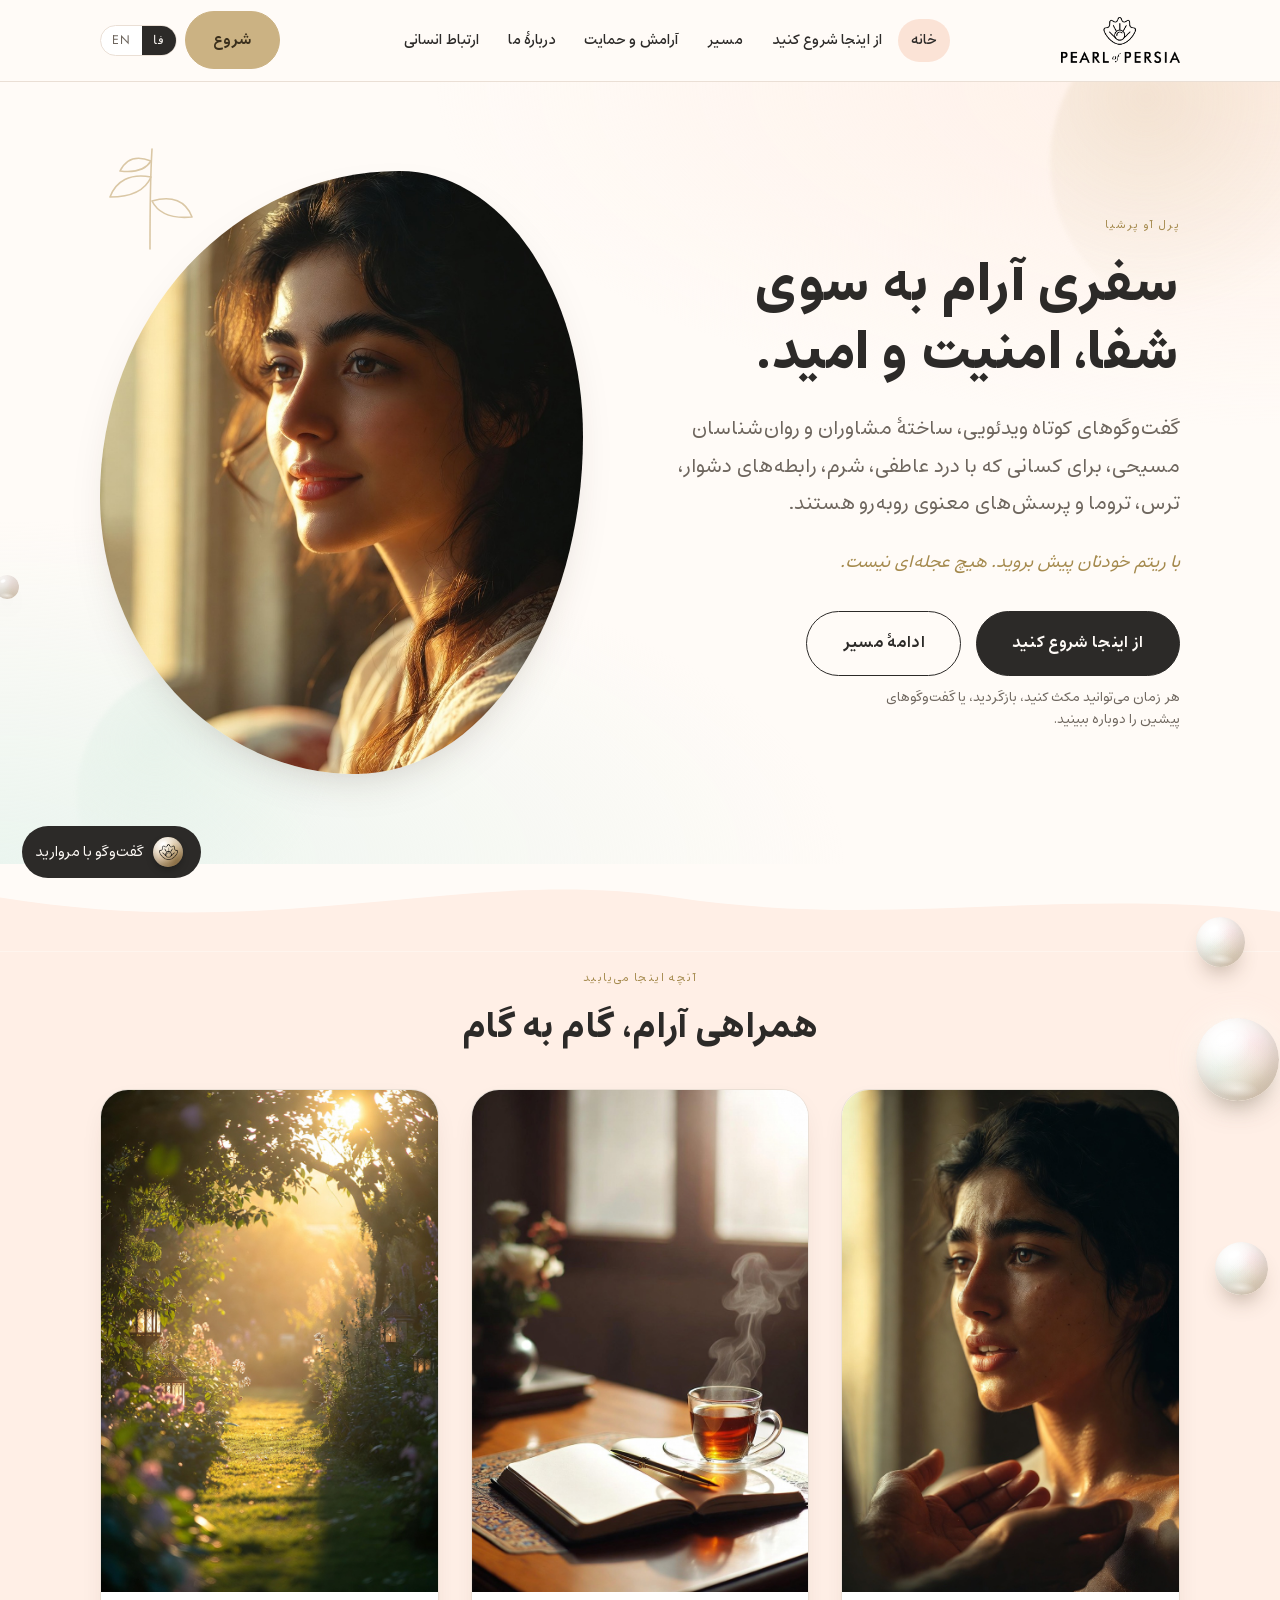
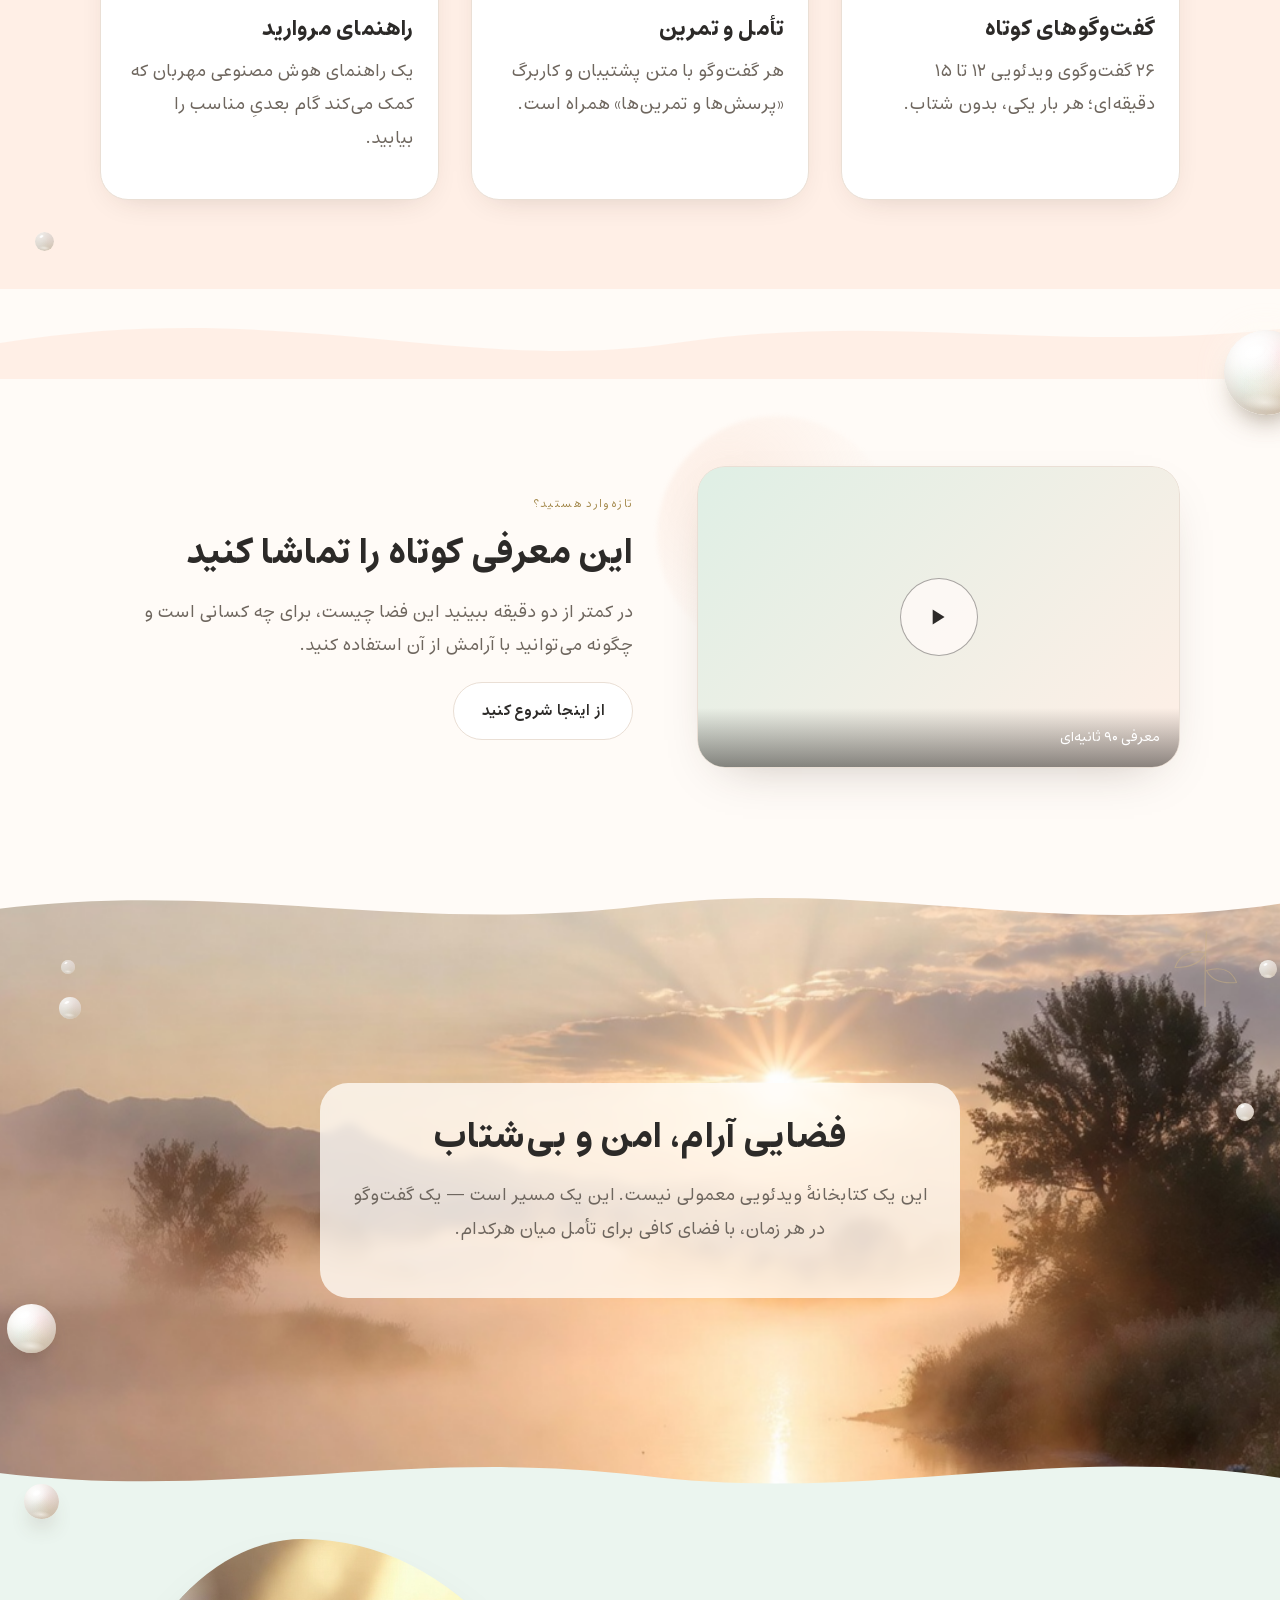
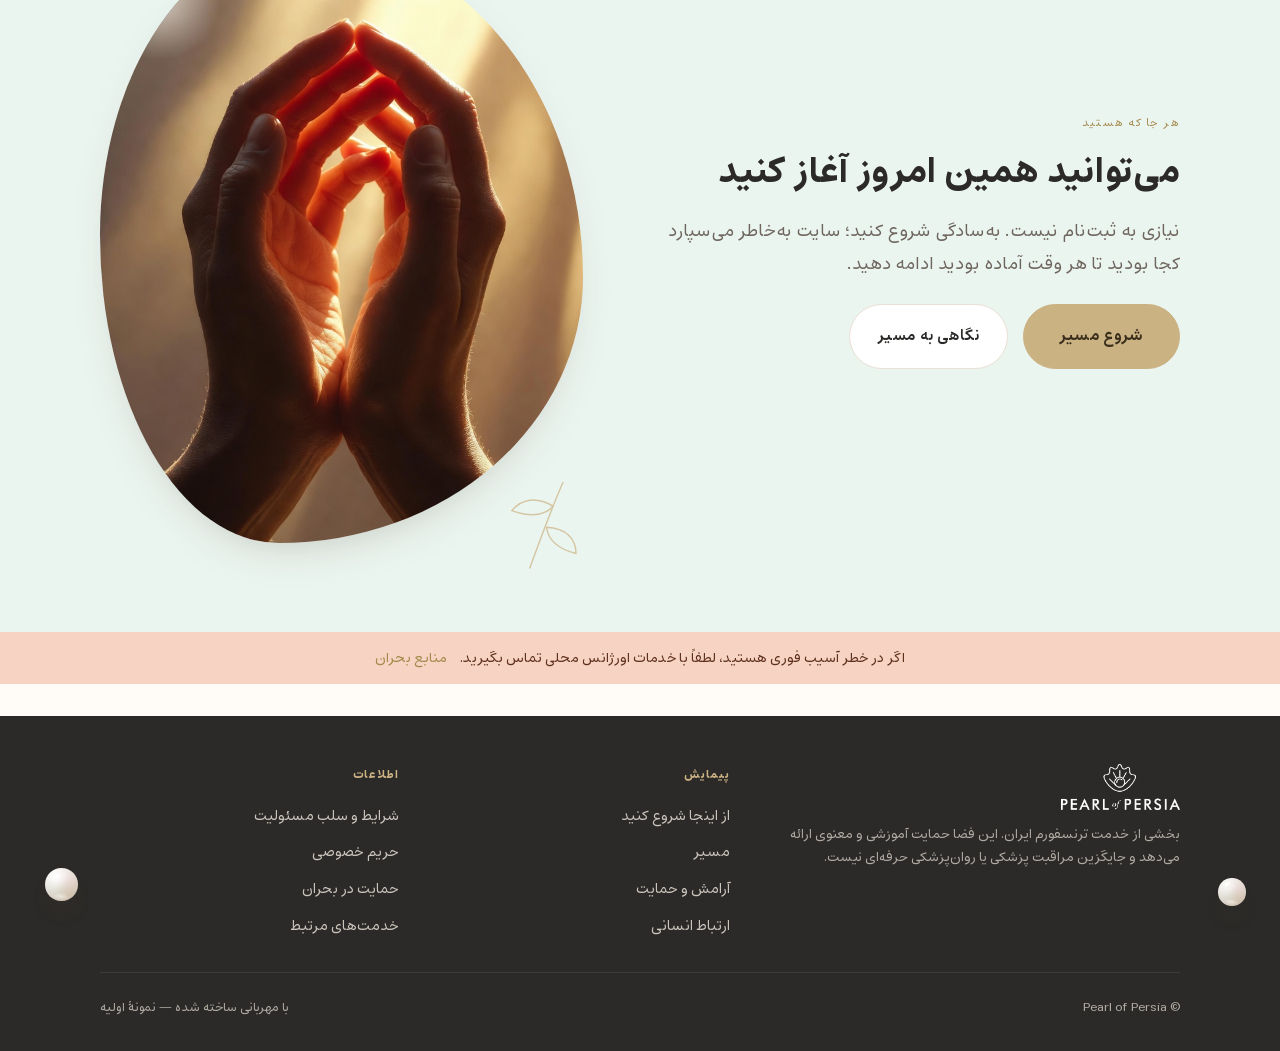
==== commit 34839ec6: "Add ticket delete (endpoint + admin button); v37 Co-Authored-By: Claude Opus 4.8 <noreply@anthropic." ====
--- a/index.html
+++ b/index.html
@@ -7,7 +7,7 @@
 <link rel="preconnect" href="https://fonts.googleapis.com">
 <link rel="preconnect" href="https://fonts.gstatic.com" crossorigin>
 <link href="https://fonts.googleapis.com/css2?family=Bodoni+Moda:ital,opt,wght@0,6..96,400;0,6..96,500;1,6..96,500&family=Jost:wght@300;400;500;600&display=swap" rel="stylesheet">
-<link rel="stylesheet" href="assets/css/style.css?v=36">
+<link rel="stylesheet" href="assets/css/style.css?v=37">
 </head>
 <body class="lang-fa" dir="rtl">
 <div id="site-header"></div>
@@ -145,8 +145,8 @@
 
 <div id="site-footer"></div>
 <div id="site-kairos"></div>
-<script src="assets/js/content.js?v=36"></script>
-<script src="assets/js/app.js?v=36"></script>
+<script src="assets/js/content.js?v=37"></script>
+<script src="assets/js/app.js?v=37"></script>
 <script>
   window.popPageInit = function(){
     var s = POP.getState();
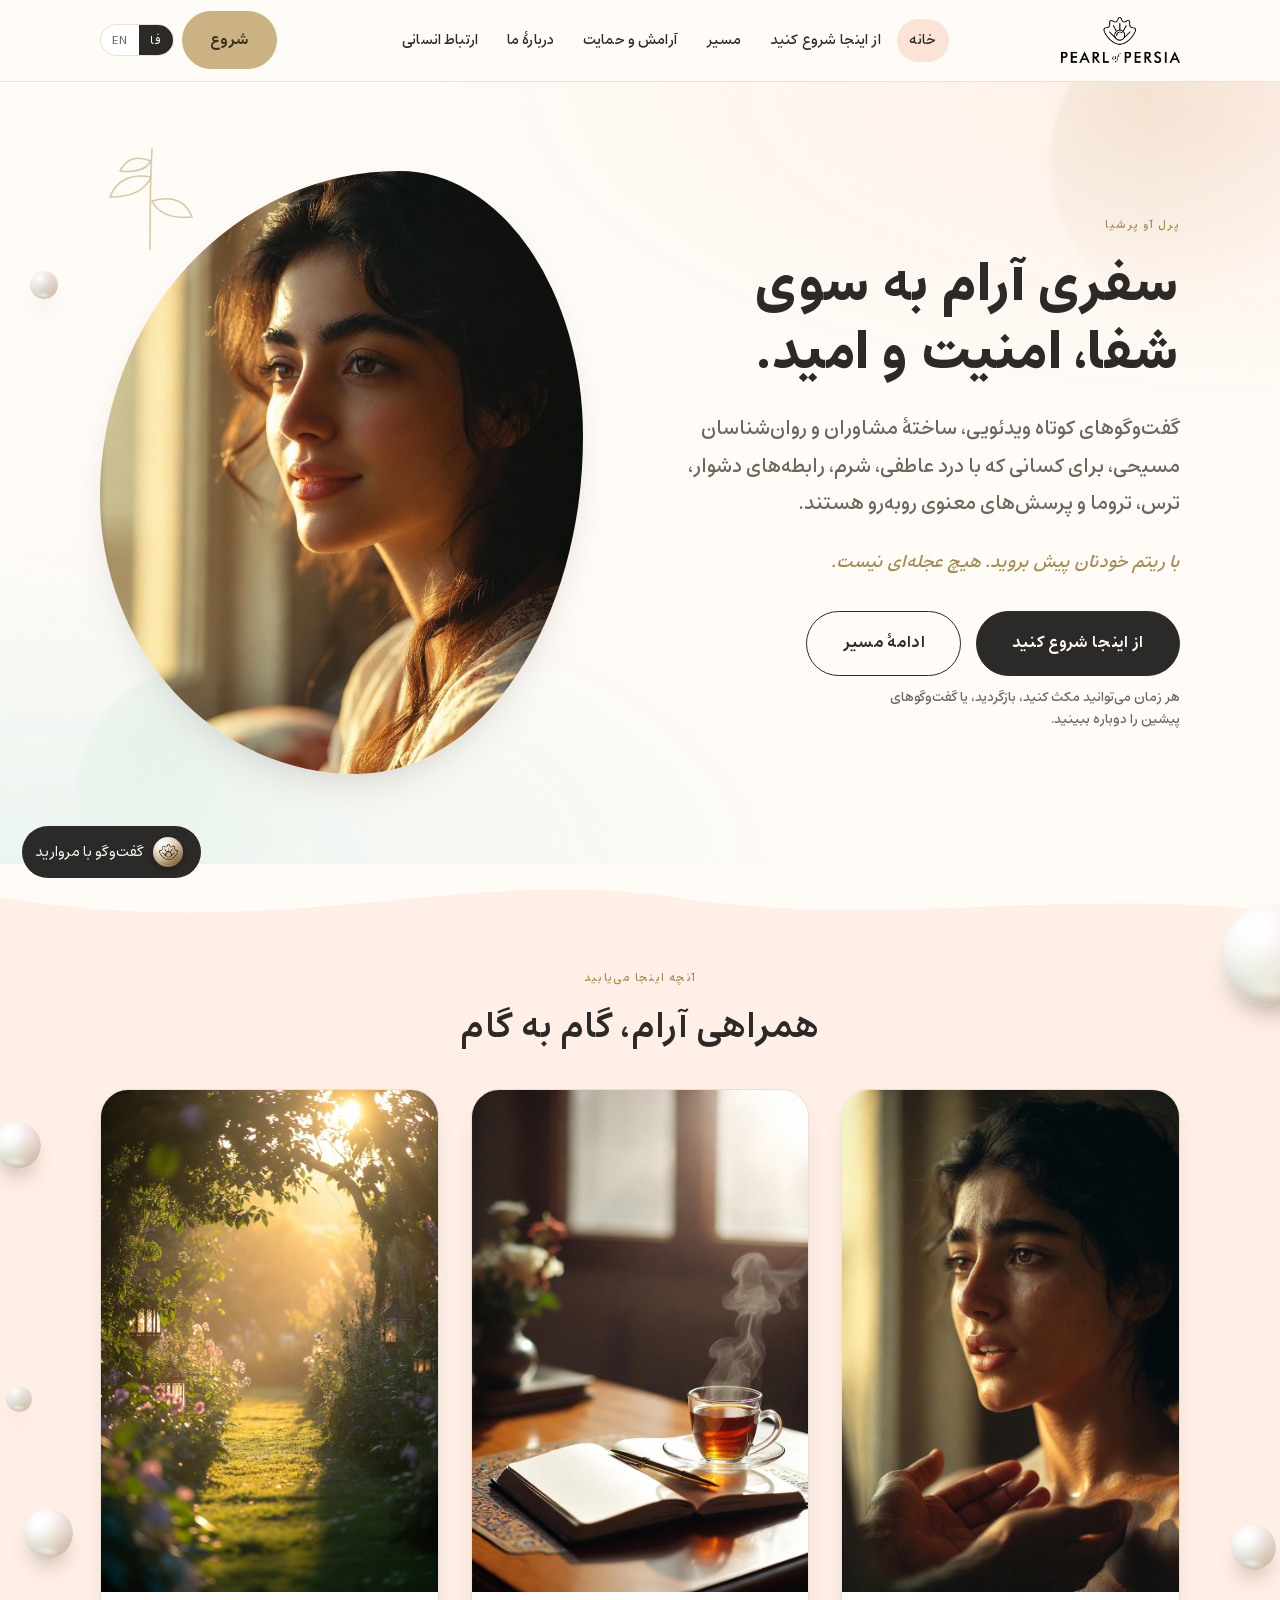
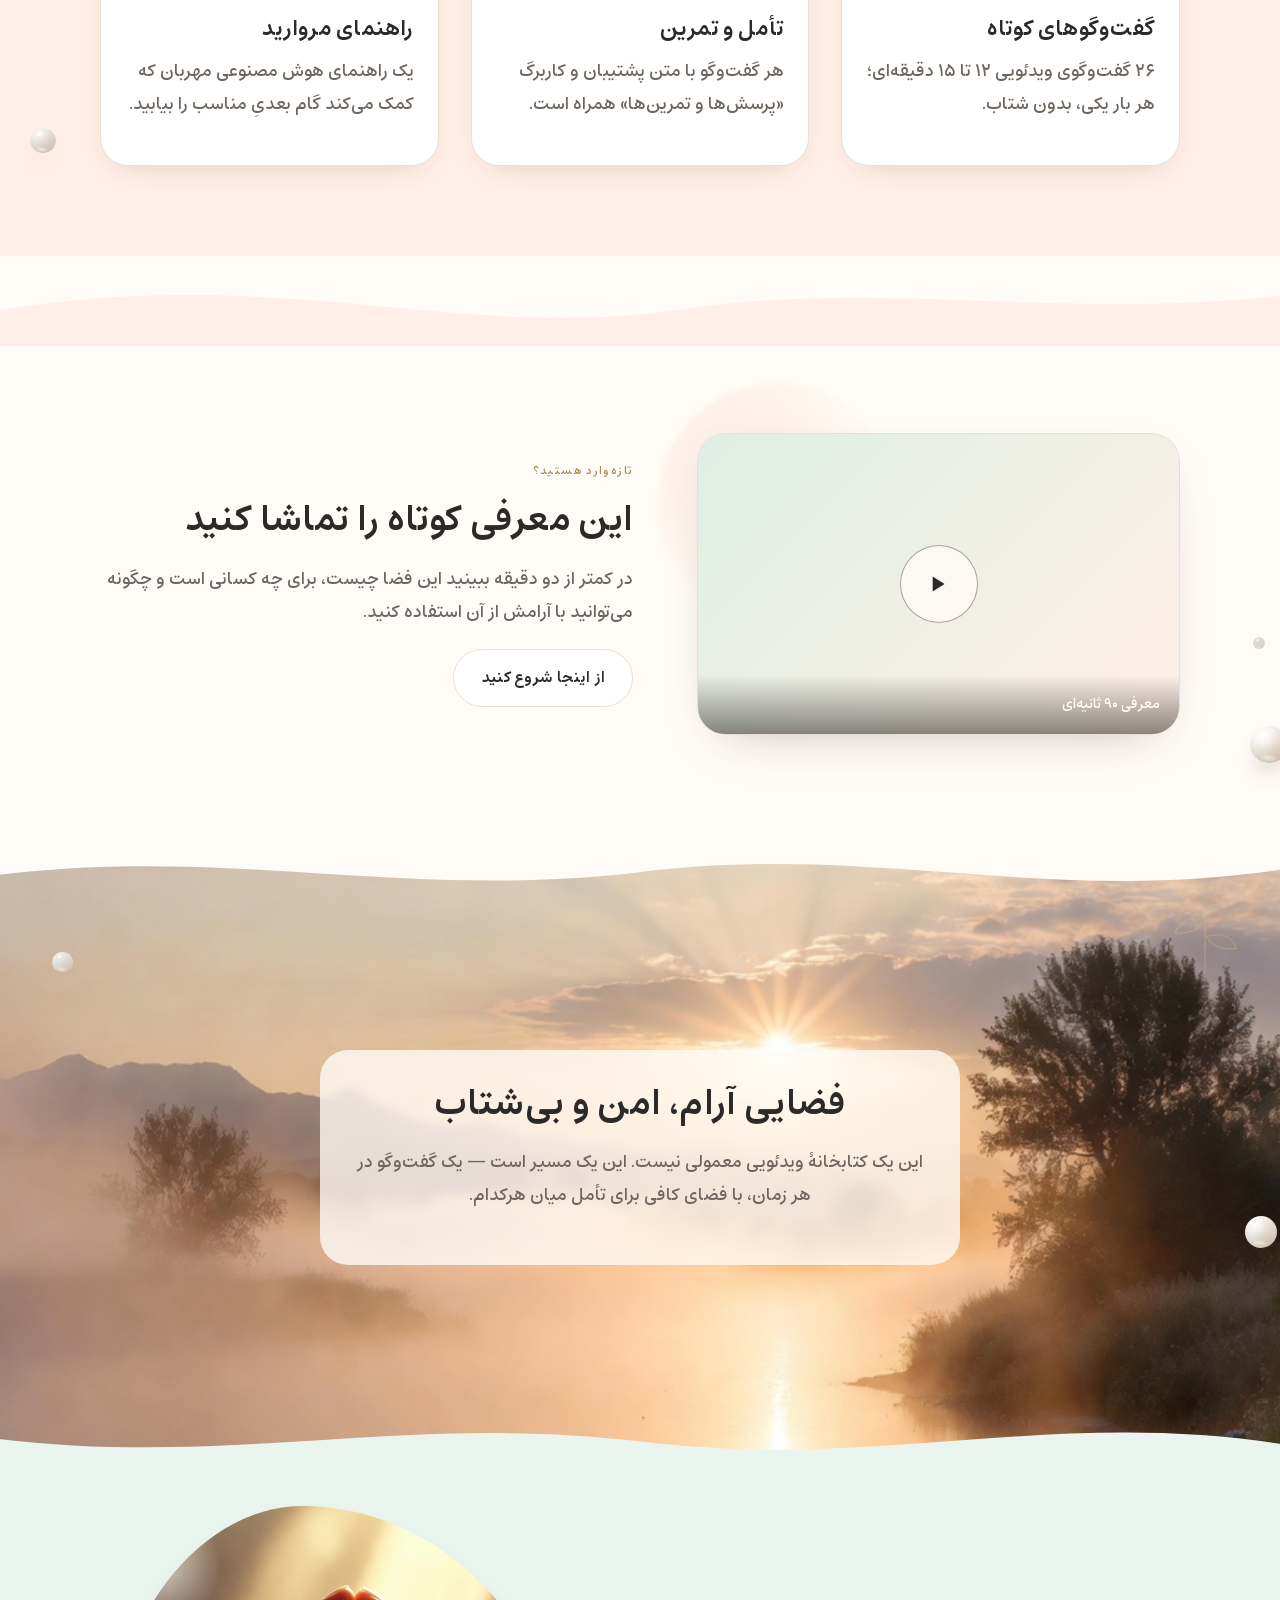
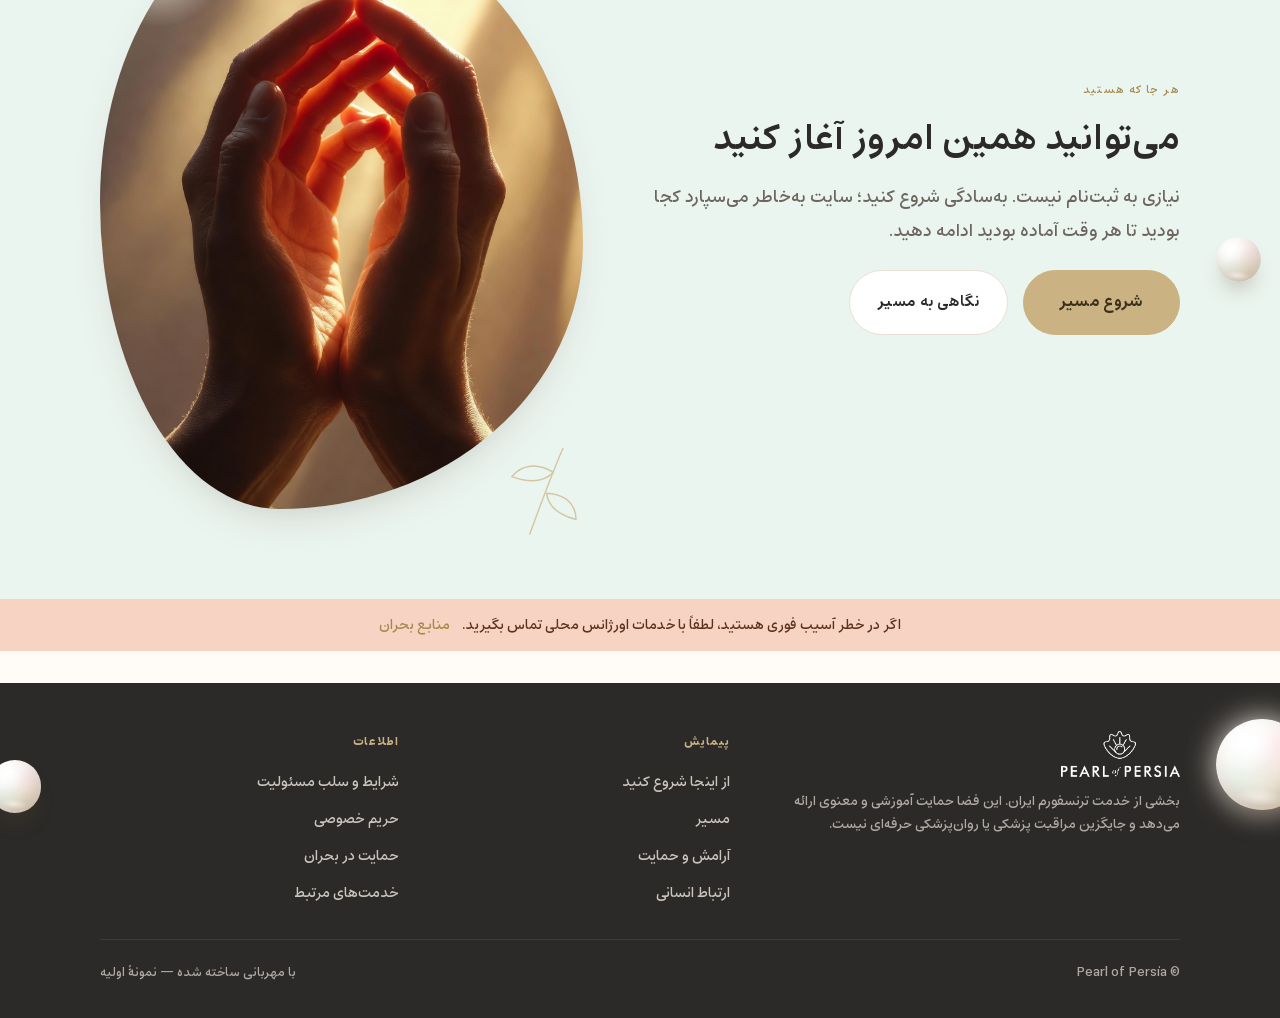
==== commit 96dacaae: "Stella's website updates (14 Jul email): final 26 titles + 6 journey groups, Option 1 typography (Pe" ====
--- a/index.html
+++ b/index.html
@@ -7,7 +7,7 @@
 <link rel="preconnect" href="https://fonts.googleapis.com">
 <link rel="preconnect" href="https://fonts.gstatic.com" crossorigin>
 <link href="https://fonts.googleapis.com/css2?family=Bodoni+Moda:ital,opt,wght@0,6..96,400;0,6..96,500;1,6..96,500&family=Jost:wght@300;400;500;600&display=swap" rel="stylesheet">
-<link rel="stylesheet" href="assets/css/style.css?v=37">
+<link rel="stylesheet" href="assets/css/style.css?v=38">
 </head>
 <body class="lang-fa" dir="rtl">
 <div id="site-header"></div>
@@ -145,8 +145,9 @@
 
 <div id="site-footer"></div>
 <div id="site-kairos"></div>
-<script src="assets/js/content.js?v=37"></script>
-<script src="assets/js/app.js?v=37"></script>
+<script src="assets/js/content.js?v=38"></script>
+<script src="assets/js/episodes.js?v=38"></script>
+<script src="assets/js/app.js?v=38"></script>
 <script>
   window.popPageInit = function(){
     var s = POP.getState();
--- a/assets/css/style.css
+++ b/assets/css/style.css
@@ -4,7 +4,16 @@
    Brand: blush + gold + sage, elegant + calm, RTL-first
    ========================================================= */
 
-/* Estedad — primary Farsi typeface (bundled) */
+/* Peyda — FINAL brand typeface per Stella (needs FontIran web license).
+   Once the licensed files are purchased, drop them into assets/fonts/ with
+   these names and uncomment — the whole site switches automatically:
+@font-face{ font-family:'Peyda'; src:url('../fonts/PeydaWeb-Regular.woff2')  format('woff2'); font-weight:400; font-style:normal; font-display:swap; }
+@font-face{ font-family:'Peyda'; src:url('../fonts/PeydaWeb-Medium.woff2')   format('woff2'); font-weight:500; font-style:normal; font-display:swap; }
+@font-face{ font-family:'Peyda'; src:url('../fonts/PeydaWeb-SemiBold.woff2') format('woff2'); font-weight:600; font-style:normal; font-display:swap; }
+@font-face{ font-family:'Peyda'; src:url('../fonts/PeydaWeb-Bold.woff2')     format('woff2'); font-weight:700; font-style:normal; font-display:swap; }
+*/
+
+/* Estedad — interim stand-in with the same weight hierarchy (bundled, open license) */
 @font-face{ font-family:'Estedad'; src:url('../fonts/Estedad-Thin.ttf') format('truetype');       font-weight:100; font-style:normal; font-display:swap; }
 @font-face{ font-family:'Estedad'; src:url('../fonts/Estedad-ExtraLight.ttf') format('truetype'); font-weight:200; font-style:normal; font-display:swap; }
 @font-face{ font-family:'Estedad'; src:url('../fonts/Estedad-Light.ttf') format('truetype');      font-weight:300; font-style:normal; font-display:swap; }
@@ -30,10 +39,15 @@
   --cream:        #FFFBF7;
   --white:        #ffffff;
 
-  /* Fonts */
-  --serif-en: 'Bodoni Moda', Georgia, serif;
-  --sans-en:  'Jost', 'Helvetica Neue', Arial, sans-serif;
-  --fa:       'Estedad', 'Jost', sans-serif;
+  /* Fonts — Stella's final direction (14 Jul 2026), "Option 1": ONE family
+     sitewide, hierarchy by weight (body Medium / headings SemiBold / titles Bold).
+     Peyda is the chosen face but needs a FontIran web license; until the licensed
+     files land in assets/fonts/, Estedad (bundled, open-license) stands in.
+     All three legacy vars alias the same stack so every existing rule follows. */
+  --brand:    'Peyda', 'Estedad', 'Jost', sans-serif;
+  --serif-en: var(--brand);
+  --sans-en:  var(--brand);
+  --fa:       var(--brand);
 
   /* Rhythm */
   --maxw: 1080px;
@@ -60,22 +74,25 @@
 }
 
 /* Language-driven typography ------------------------------ */
-body.lang-fa{ font-family:var(--fa); }
-/* Style guide hierarchy: Bauer Bodoni is the BASE face, Futura is for headings.
-   Web substitutes: Bodoni Moda (base) + Jost (headings). Farsi uses Estedad throughout. */
-body.lang-en{ font-family:var(--serif-en); }
+/* Stella's Option 1 (final, 14 Jul 2026): one family for BOTH languages,
+   hierarchy expressed purely by weight — body Medium (500), headings
+   SemiBold (600), main titles Bold (700). Supersedes the earlier
+   Bodoni-base / Futura-headings split from the print style guide. */
+body.lang-fa, body.lang-en{ font-family:var(--brand); font-weight:500; }
 body.lang-fa h1, body.lang-fa h2, body.lang-fa h3,
-body.lang-fa .display{ font-family:var(--fa); font-weight:700; }
+body.lang-fa .display{ font-family:var(--brand); font-weight:600; }
 body.lang-en h1, body.lang-en h2, body.lang-en h3,
-body.lang-en .display{ font-family:var(--sans-en); font-weight:500; letter-spacing:.05em; }
+body.lang-en .display{ font-family:var(--brand); font-weight:600; letter-spacing:.03em; }
+body.lang-fa h1, body.lang-fa .display,
+body.lang-en h1, body.lang-en .display{ font-weight:700; }
 /* Functional UI stays in the sans for screen legibility */
 body.lang-en .btn, body.lang-en .nav a, body.lang-en .field input, body.lang-en .field textarea,
 body.lang-en .field label, body.lang-en .pill, body.lang-en .sess-chip, body.lang-en .lang-toggle button,
 body.lang-en .kairos-panel, body.lang-en .kairos-fab, body.lang-en .ph-slot-label, body.lang-en .breadcrumb,
 body.lang-en .tiny, body.lang-en .ph-cap, body.lang-en .session-meta{ font-family:var(--sans-en); }
 
-h1,h2,h3{ line-height:1.25; margin:0 0 .5em; color:var(--ink); letter-spacing:.01em; }
-h1,.display{ font-size:clamp(2rem, 4.5vw, 3.4rem); font-weight:500; }
+h1,h2,h3{ line-height:1.25; margin:0 0 .5em; color:var(--ink); letter-spacing:.01em; font-weight:600; }
+h1,.display{ font-size:clamp(2rem, 4.5vw, 3.4rem); font-weight:700; }
 h2{ font-size:clamp(1.5rem, 3vw, 2.3rem); }
 h3{ font-size:clamp(1.15rem, 2vw, 1.4rem); }
 p{ margin:0 0 1.1em; }
@@ -654,3 +671,32 @@
 }
 .resume-bar .label{ font-size:.85rem; color:var(--ink-soft); }
 .resume-bar strong{ display:block; font-size:1.05rem; }
+
+/* Episode subtitle (Stella's title + subtitle structure) */
+.ep-sub{ margin:0 0 .4rem; color:var(--ink-soft); font-size:1.08rem; font-weight:500; }
+
+/* Step 3 accordions — reflection sections expand IN PLACE so the page
+   doesn't jump and Step 4 stays visible (Stella, 14 Jul 2026) */
+.ep-acc{ border-radius:var(--radius); margin:.9rem 0 0; overflow:hidden; }
+.ep-acc.acc-questions{ background:var(--sage-2); border:1px solid var(--sage); }
+.ep-acc.acc-spiritual{ background:var(--blush); border:1px solid var(--blush-2); }
+.ep-acc > summary{ cursor:pointer; list-style:none; padding:1.1rem 1.4rem; font-weight:600;
+  display:flex; align-items:center; gap:.7rem; }
+.ep-acc > summary::-webkit-details-marker{ display:none; }
+.ep-acc.acc-questions > summary{ color:#2f4a3d; }
+.ep-acc.acc-spiritual > summary{ color:var(--gold-deep); }
+.ep-acc > summary .acc-chevron{ margin-inline-start:auto; transition:transform .25s ease; flex:none; }
+.ep-acc[open] > summary .acc-chevron{ transform:rotate(180deg); }
+.ep-acc .acc-body{ padding:0 1.4rem 1.3rem; }
+.ep-acc .acc-body ol{ padding-inline-start:1.3rem; margin:.4rem 0 0; }
+.ep-acc .acc-body ol li{ margin:.9rem 0; }
+.ep-acc.acc-spiritual blockquote{ margin:.9rem 0; padding:.7rem 1.1rem; border-inline-start:3px solid var(--gold);
+  background:rgba(255,255,255,.65); border-radius:10px; font-style:italic; }
+
+/* "Need More Support?" — closing support block after Next Video */
+.more-support{ margin-top:2.6rem; padding:1.6rem 1.8rem; background:var(--white);
+  border:1px solid var(--line); border-radius:var(--radius-lg); box-shadow:var(--shadow-card); }
+.more-support h3{ color:var(--gold-deep); }
+.more-support .verse{ margin:1.2rem 0 0; padding:.8rem 1.2rem; border-inline-start:3px solid var(--gold);
+  background:var(--cream); border-radius:10px; font-style:italic; }
+.more-support .verse-ref{ display:block; margin-top:.4rem; font-style:normal; font-weight:600; font-size:.85rem; color:var(--ink-soft); }
